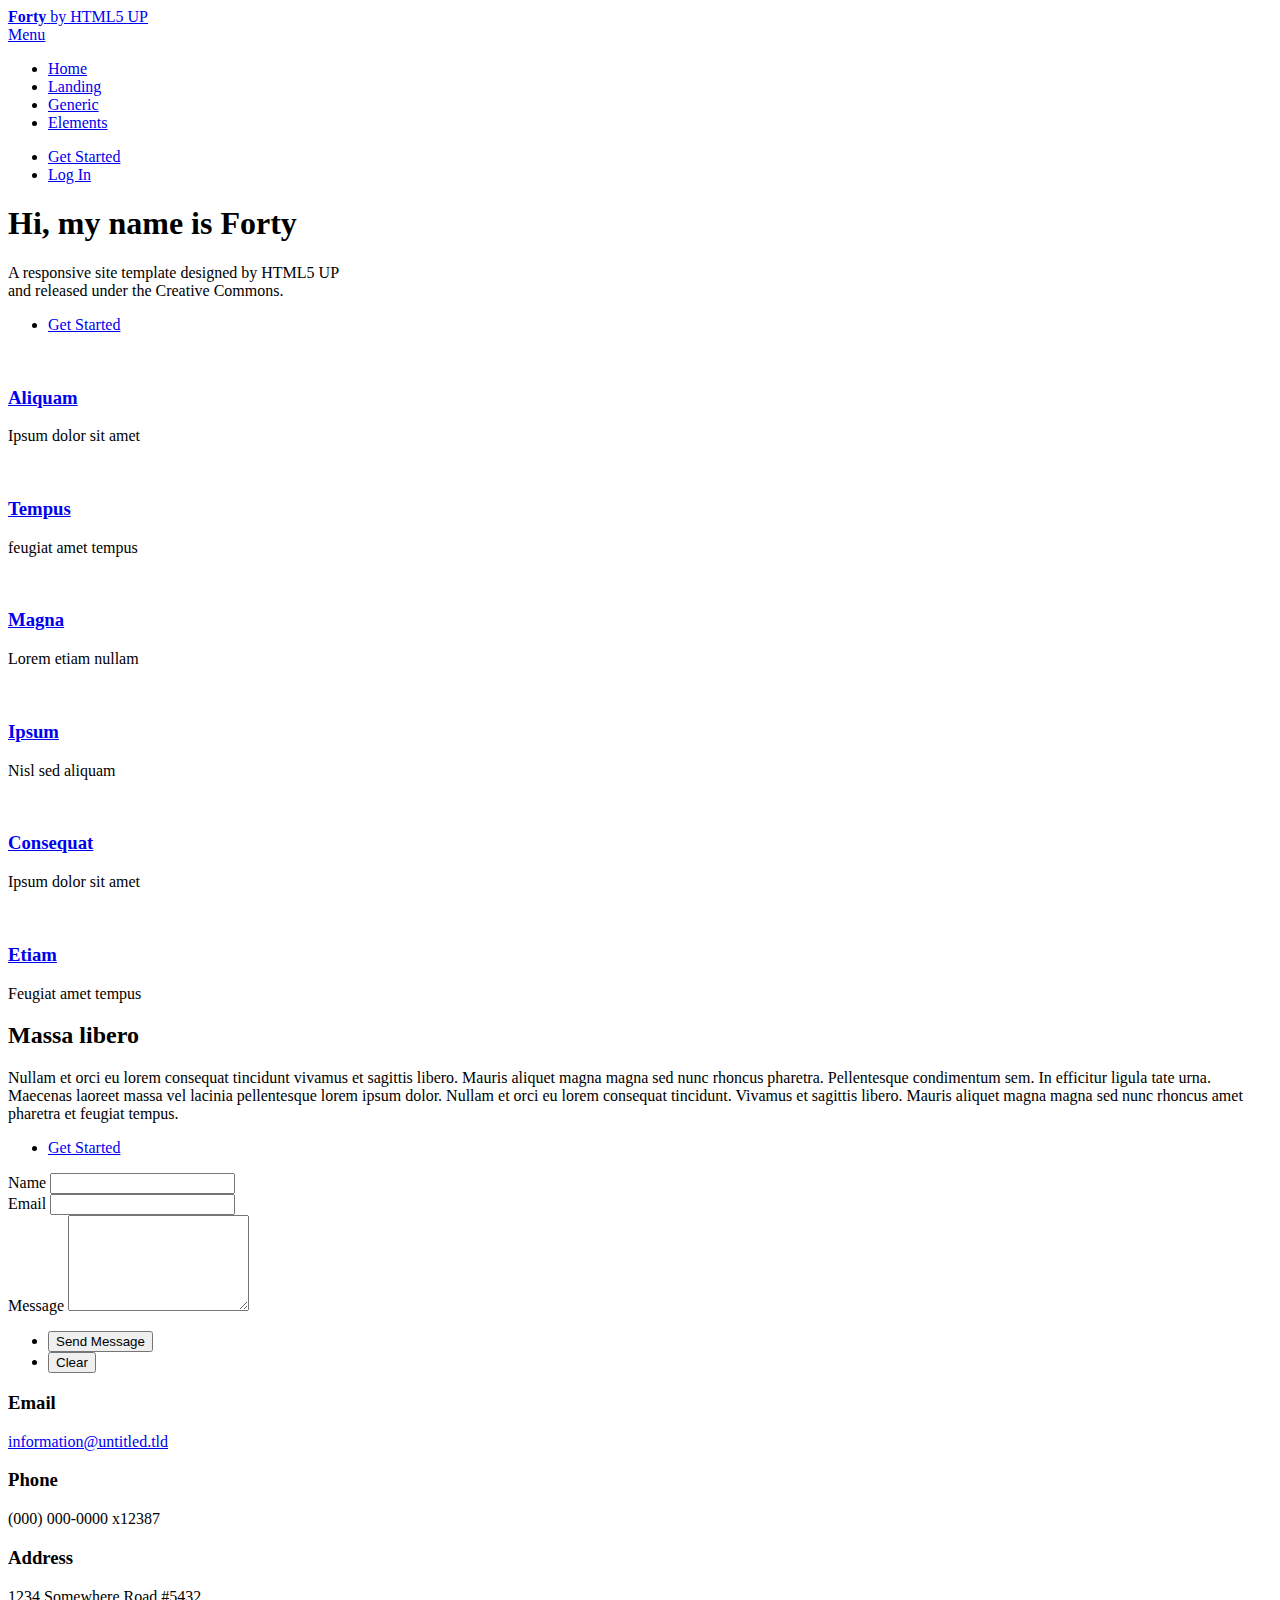
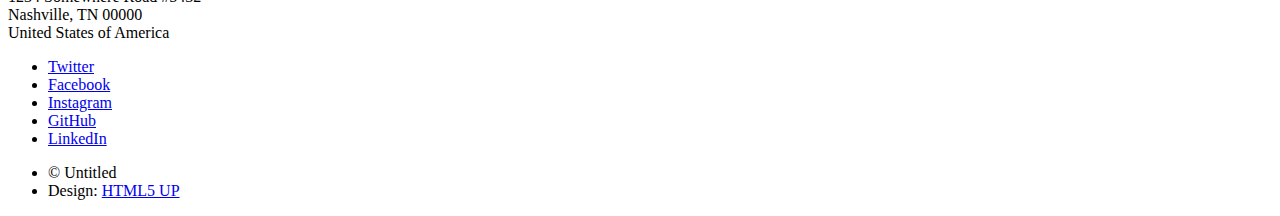
==== index.html @ b2dcc85b "Add files via upload" ====
<!DOCTYPE HTML>
<!--
	Forty by HTML5 UP
	html5up.net | @ajlkn
	Free for personal and commercial use under the CCA 3.0 license (html5up.net/license)
-->
<html>
	<head>
		<title>Forty by HTML5 UP</title>
		<meta charset="utf-8" />
		<meta name="viewport" content="width=device-width, initial-scale=1, user-scalable=no" />
		<link rel="stylesheet" href="assets/css/main.css" />
		<noscript><link rel="stylesheet" href="assets/css/noscript.css" /></noscript>
	</head>
	<body class="is-preload">

		<!-- Wrapper -->
			<div id="wrapper">

				<!-- Header -->
					<header id="header" class="alt">
						<a href="index.html" class="logo"><strong>Forty</strong> <span>by HTML5 UP</span></a>
						<nav>
							<a href="#menu">Menu</a>
						</nav>
					</header>

				<!-- Menu -->
					<nav id="menu">
						<ul class="links">
							<li><a href="index.html">Home</a></li>
							<li><a href="landing.html">Landing</a></li>
							<li><a href="generic.html">Generic</a></li>
							<li><a href="elements.html">Elements</a></li>
						</ul>
						<ul class="actions stacked">
							<li><a href="#" class="button primary fit">Get Started</a></li>
							<li><a href="#" class="button fit">Log In</a></li>
						</ul>
					</nav>

				<!-- Banner -->
					<section id="banner" class="major">
						<div class="inner">
							<header class="major">
								<h1>Hi, my name is Forty</h1>
							</header>
							<div class="content">
								<p>A responsive site template designed by HTML5 UP<br />
								and released under the Creative Commons.</p>
								<ul class="actions">
									<li><a href="#one" class="button next scrolly">Get Started</a></li>
								</ul>
							</div>
						</div>
					</section>

				<!-- Main -->
					<div id="main">

						<!-- One -->
							<section id="one" class="tiles">
								<article>
									<span class="image">
										<img src="images/pic01.jpg" alt="" />
									</span>
									<header class="major">
										<h3><a href="landing.html" class="link">Aliquam</a></h3>
										<p>Ipsum dolor sit amet</p>
									</header>
								</article>
								<article>
									<span class="image">
										<img src="images/pic02.jpg" alt="" />
									</span>
									<header class="major">
										<h3><a href="landing.html" class="link">Tempus</a></h3>
										<p>feugiat amet tempus</p>
									</header>
								</article>
								<article>
									<span class="image">
										<img src="images/pic03.jpg" alt="" />
									</span>
									<header class="major">
										<h3><a href="landing.html" class="link">Magna</a></h3>
										<p>Lorem etiam nullam</p>
									</header>
								</article>
								<article>
									<span class="image">
										<img src="images/pic04.jpg" alt="" />
									</span>
									<header class="major">
										<h3><a href="landing.html" class="link">Ipsum</a></h3>
										<p>Nisl sed aliquam</p>
									</header>
								</article>
								<article>
									<span class="image">
										<img src="images/pic05.jpg" alt="" />
									</span>
									<header class="major">
										<h3><a href="landing.html" class="link">Consequat</a></h3>
										<p>Ipsum dolor sit amet</p>
									</header>
								</article>
								<article>
									<span class="image">
										<img src="images/pic06.jpg" alt="" />
									</span>
									<header class="major">
										<h3><a href="landing.html" class="link">Etiam</a></h3>
										<p>Feugiat amet tempus</p>
									</header>
								</article>
							</section>

						<!-- Two -->
							<section id="two">
								<div class="inner">
									<header class="major">
										<h2>Massa libero</h2>
									</header>
									<p>Nullam et orci eu lorem consequat tincidunt vivamus et sagittis libero. Mauris aliquet magna magna sed nunc rhoncus pharetra. Pellentesque condimentum sem. In efficitur ligula tate urna. Maecenas laoreet massa vel lacinia pellentesque lorem ipsum dolor. Nullam et orci eu lorem consequat tincidunt. Vivamus et sagittis libero. Mauris aliquet magna magna sed nunc rhoncus amet pharetra et feugiat tempus.</p>
									<ul class="actions">
										<li><a href="landing.html" class="button next">Get Started</a></li>
									</ul>
								</div>
							</section>

					</div>

				<!-- Contact -->
					<section id="contact">
						<div class="inner">
							<section>
								<form method="post" action="#">
									<div class="fields">
										<div class="field half">
											<label for="name">Name</label>
											<input type="text" name="name" id="name" />
										</div>
										<div class="field half">
											<label for="email">Email</label>
											<input type="text" name="email" id="email" />
										</div>
										<div class="field">
											<label for="message">Message</label>
											<textarea name="message" id="message" rows="6"></textarea>
										</div>
									</div>
									<ul class="actions">
										<li><input type="submit" value="Send Message" class="primary" /></li>
										<li><input type="reset" value="Clear" /></li>
									</ul>
								</form>
							</section>
							<section class="split">
								<section>
									<div class="contact-method">
										<span class="icon solid alt fa-envelope"></span>
										<h3>Email</h3>
										<a href="#">information@untitled.tld</a>
									</div>
								</section>
								<section>
									<div class="contact-method">
										<span class="icon solid alt fa-phone"></span>
										<h3>Phone</h3>
										<span>(000) 000-0000 x12387</span>
									</div>
								</section>
								<section>
									<div class="contact-method">
										<span class="icon solid alt fa-home"></span>
										<h3>Address</h3>
										<span>1234 Somewhere Road #5432<br />
										Nashville, TN 00000<br />
										United States of America</span>
									</div>
								</section>
							</section>
						</div>
					</section>

				<!-- Footer -->
					<footer id="footer">
						<div class="inner">
							<ul class="icons">
								<li><a href="#" class="icon brands alt fa-twitter"><span class="label">Twitter</span></a></li>
								<li><a href="#" class="icon brands alt fa-facebook-f"><span class="label">Facebook</span></a></li>
								<li><a href="#" class="icon brands alt fa-instagram"><span class="label">Instagram</span></a></li>
								<li><a href="#" class="icon brands alt fa-github"><span class="label">GitHub</span></a></li>
								<li><a href="#" class="icon brands alt fa-linkedin-in"><span class="label">LinkedIn</span></a></li>
							</ul>
							<ul class="copyright">
								<li>&copy; Untitled</li><li>Design: <a href="https://html5up.net">HTML5 UP</a></li>
							</ul>
						</div>
					</footer>

			</div>

		<!-- Scripts -->
			<script src="assets/js/jquery.min.js"></script>
			<script src="assets/js/jquery.scrolly.min.js"></script>
			<script src="assets/js/jquery.scrollex.min.js"></script>
			<script src="assets/js/browser.min.js"></script>
			<script src="assets/js/breakpoints.min.js"></script>
			<script src="assets/js/util.js"></script>
			<script src="assets/js/main.js"></script>

	</body>
</html>
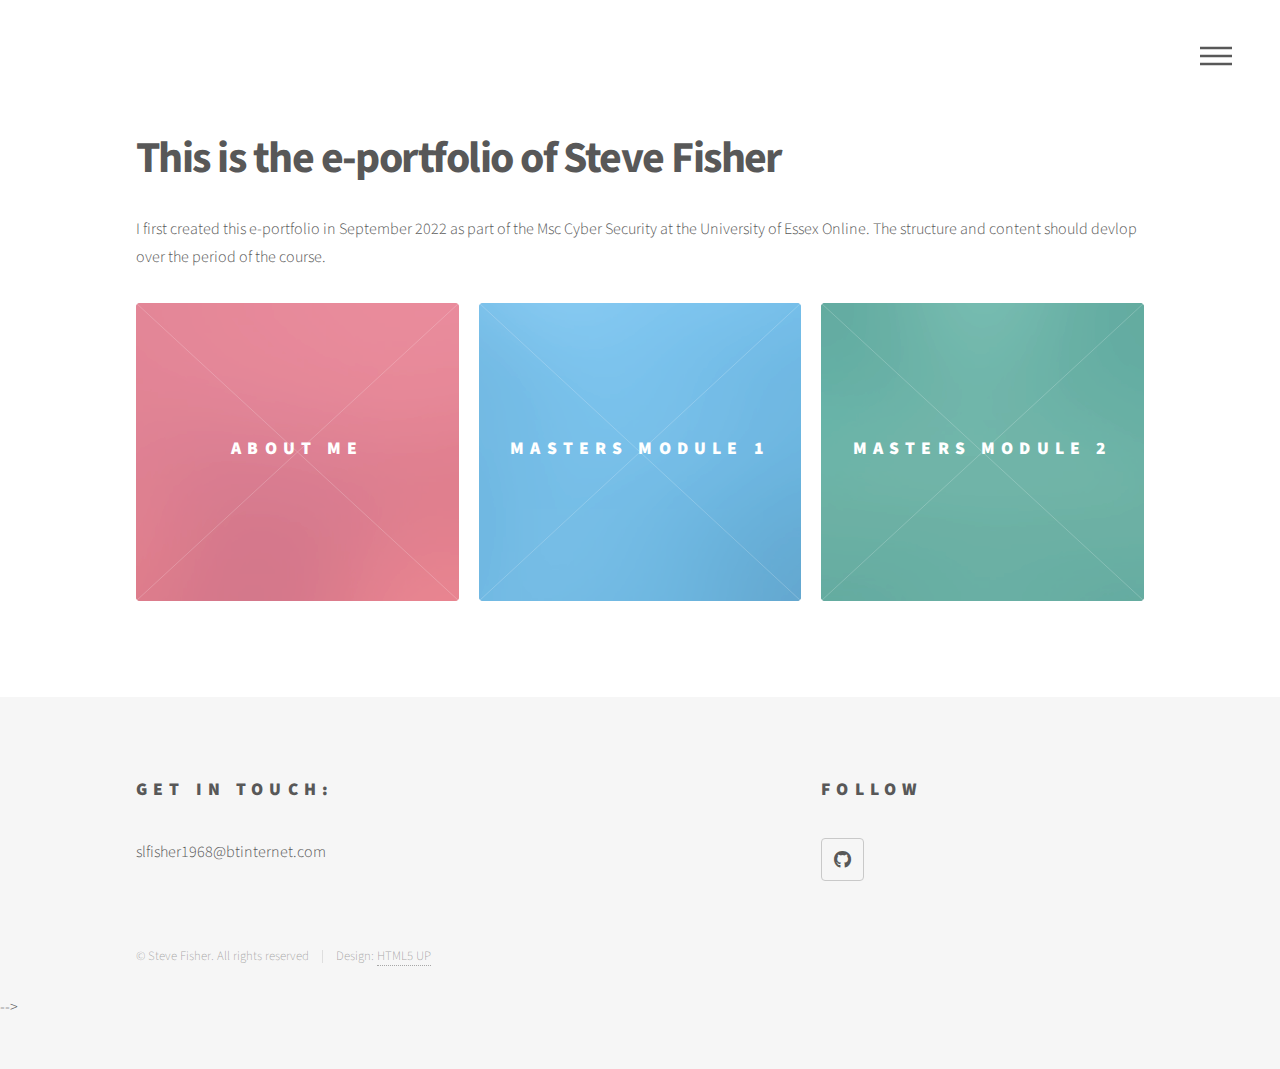
==== commit 77e2cc35: "Add files via upload" ====
--- a/index.html
+++ b/index.html
@@ -1,211 +1,246 @@
 <!DOCTYPE HTML>
 <!--
-	Forty by HTML5 UP
+	Phantom by HTML5 UP
 	html5up.net | @ajlkn
 	Free for personal and commercial use under the CCA 3.0 license (html5up.net/license)
 -->
 <html>
 	<head>
-		<title>Forty by HTML5 UP</title>
+		<title>Steve Fisher e-portfolio</title>
 		<meta charset="utf-8" />
 		<meta name="viewport" content="width=device-width, initial-scale=1, user-scalable=no" />
 		<link rel="stylesheet" href="assets/css/main.css" />
 		<noscript><link rel="stylesheet" href="assets/css/noscript.css" /></noscript>
 	</head>
 	<body class="is-preload">
-
 		<!-- Wrapper -->
 			<div id="wrapper">
 
 				<!-- Header -->
-					<header id="header" class="alt">
-						<a href="index.html" class="logo"><strong>Forty</strong> <span>by HTML5 UP</span></a>
-						<nav>
-							<a href="#menu">Menu</a>
-						</nav>
+					<header id="header">
+						<div class="inner">
+
+							<!-- Logo -->
+								<!---
+									<a href="index.html" class="logo">
+									<span class="symbol"><img src="images/logo.svg" alt="" /></span><span class="title">Phantom</span>
+								</a>
+							-->
+
+							<!-- Nav -->
+								<nav>
+									<ul>
+										<li><a href="#menu">Menu</a></li>
+									</ul>
+								</nav>
+
+						</div>
 					</header>
 
 				<!-- Menu -->
 					<nav id="menu">
-						<ul class="links">
+						<h2>Menu</h2>
+						<ul>
 							<li><a href="index.html">Home</a></li>
-							<li><a href="landing.html">Landing</a></li>
-							<li><a href="generic.html">Generic</a></li>
-							<li><a href="elements.html">Elements</a></li>
-						</ul>
-						<ul class="actions stacked">
-							<li><a href="#" class="button primary fit">Get Started</a></li>
-							<li><a href="#" class="button fit">Log In</a></li>
+							<li><a href="aboutme.html">About me</a></li>
+							<li><a href="module1.html">MSc Module 1</a></li>
+							<!--<li><a href="#">Msc Module 2</a></li>
+							 <li><a href="elements.html">Elements</a></li> -->
 						</ul>
 					</nav>
 
-				<!-- Banner -->
-					<section id="banner" class="major">
-						<div class="inner">
-							<header class="major">
-								<h1>Hi, my name is Forty</h1>
-							</header>
-							<div class="content">
-								<p>A responsive site template designed by HTML5 UP<br />
-								and released under the Creative Commons.</p>
-								<ul class="actions">
-									<li><a href="#one" class="button next scrolly">Get Started</a></li>
-								</ul>
-							</div>
-						</div>
-					</section>
-
 				<!-- Main -->
 					<div id="main">
-
-						<!-- One -->
-							<section id="one" class="tiles">
-								<article>
+						<div class="inner">
+							<header>
+								<h1>This is the e-portfolio of Steve Fisher<br />
+								<!-- Comment out this section <template designed by <a href="http://html5up.net">HTML5 UP</a>. <--> </h1>
+								<p>I first created this e-portfolio in September 2022 as part of the Msc Cyber Security at the University of Essex Online. The structure and content should devlop over the period of the course.</p>
+							</header>
+							<section class="tiles">
+								<article class="style1">
 									<span class="image">
 										<img src="images/pic01.jpg" alt="" />
 									</span>
-									<header class="major">
-										<h3><a href="landing.html" class="link">Aliquam</a></h3>
-										<p>Ipsum dolor sit amet</p>
-									</header>
-								</article>
-								<article>
+									<a href="aboutme.html">
+										<h2>About Me</h2>
+										<div class="content">
+											<p>I am an aspiring Cyber Security professional with a love of outdoor activities, gardening and renovating old properties.</p>
+										</div>
+									</a>
+								</article>
+								<article class="style2">
 									<span class="image">
 										<img src="images/pic02.jpg" alt="" />
 									</span>
-									<header class="major">
-										<h3><a href="landing.html" class="link">Tempus</a></h3>
-										<p>feugiat amet tempus</p>
-									</header>
-								</article>
-								<article>
+									<a href="module1.html">
+										<h2>Masters Module 1</h2>
+										<div class="content">
+											<p>Launching into Cyber Security <br> <strong><u>current module</u></strong> </br></p>
+										</div>
+									</a>
+								</article>
+								<article class="style3">
 									<span class="image">
 										<img src="images/pic03.jpg" alt="" />
 									</span>
-									<header class="major">
-										<h3><a href="landing.html" class="link">Magna</a></h3>
-										<p>Lorem etiam nullam</p>
-									</header>
-								</article>
-								<article>
+									<a href="module2.html">
+										<h2>Masters Module 2</h2>
+										<div class="content">
+											<p>Network Security: commences 2023</p>
+										</div>
+									<!-- </a>
+								</article>
+								<article class="style4">
 									<span class="image">
 										<img src="images/pic04.jpg" alt="" />
 									</span>
-									<header class="major">
-										<h3><a href="landing.html" class="link">Ipsum</a></h3>
-										<p>Nisl sed aliquam</p>
-									</header>
-								</article>
-								<article>
+									<a href="generic.html">
+										<h2>Tempus</h2>
+										<div class="content">
+											<p>Sed nisl arcu euismod sit amet nisi lorem etiam dolor veroeros et feugiat.</p>
+										</div>
+									</a>
+								</article>
+								<article class="style5">
 									<span class="image">
 										<img src="images/pic05.jpg" alt="" />
 									</span>
-									<header class="major">
-										<h3><a href="landing.html" class="link">Consequat</a></h3>
-										<p>Ipsum dolor sit amet</p>
-									</header>
-								</article>
-								<article>
+									<a href="generic.html">
+										<h2>Aliquam</h2>
+										<div class="content">
+											<p>Sed nisl arcu euismod sit amet nisi lorem etiam dolor veroeros et feugiat.</p>
+										</div>
+									</a>
+								</article>
+								<article class="style6">
 									<span class="image">
 										<img src="images/pic06.jpg" alt="" />
 									</span>
-									<header class="major">
-										<h3><a href="landing.html" class="link">Etiam</a></h3>
-										<p>Feugiat amet tempus</p>
-									</header>
-								</article>
-							</section>
-
-						<!-- Two -->
-							<section id="two">
-								<div class="inner">
-									<header class="major">
-										<h2>Massa libero</h2>
-									</header>
-									<p>Nullam et orci eu lorem consequat tincidunt vivamus et sagittis libero. Mauris aliquet magna magna sed nunc rhoncus pharetra. Pellentesque condimentum sem. In efficitur ligula tate urna. Maecenas laoreet massa vel lacinia pellentesque lorem ipsum dolor. Nullam et orci eu lorem consequat tincidunt. Vivamus et sagittis libero. Mauris aliquet magna magna sed nunc rhoncus amet pharetra et feugiat tempus.</p>
-									<ul class="actions">
-										<li><a href="landing.html" class="button next">Get Started</a></li>
-									</ul>
-								</div>
-							</section>
-
-					</div>
-
-				<!-- Contact -->
-					<section id="contact">
-						<div class="inner">
-							<section>
-								<form method="post" action="#">
-									<div class="fields">
-										<div class="field half">
-											<label for="name">Name</label>
-											<input type="text" name="name" id="name" />
-										</div>
-										<div class="field half">
-											<label for="email">Email</label>
-											<input type="text" name="email" id="email" />
-										</div>
-										<div class="field">
-											<label for="message">Message</label>
-											<textarea name="message" id="message" rows="6"></textarea>
-										</div>
-									</div>
-									<ul class="actions">
-										<li><input type="submit" value="Send Message" class="primary" /></li>
-										<li><input type="reset" value="Clear" /></li>
-									</ul>
-								</form>
-							</section>
-							<section class="split">
-								<section>
-									<div class="contact-method">
-										<span class="icon solid alt fa-envelope"></span>
-										<h3>Email</h3>
-										<a href="#">information@untitled.tld</a>
-									</div>
-								</section>
-								<section>
-									<div class="contact-method">
-										<span class="icon solid alt fa-phone"></span>
-										<h3>Phone</h3>
-										<span>(000) 000-0000 x12387</span>
-									</div>
-								</section>
-								<section>
-									<div class="contact-method">
-										<span class="icon solid alt fa-home"></span>
-										<h3>Address</h3>
-										<span>1234 Somewhere Road #5432<br />
-										Nashville, TN 00000<br />
-										United States of America</span>
-									</div>
-								</section>
+									<a href="generic.html">
+										<h2>Veroeros</h2>
+										<div class="content">
+											<p>Sed nisl arcu euismod sit amet nisi lorem etiam dolor veroeros et feugiat.</p>
+										</div>
+									</a>
+								</article>
+								<article class="style2">
+									<span class="image">
+										<img src="images/pic07.jpg" alt="" />
+									</span>
+									<a href="generic.html">
+										<h2>Ipsum</h2>
+										<div class="content">
+											<p>Sed nisl arcu euismod sit amet nisi lorem etiam dolor veroeros et feugiat.</p>
+										</div>
+									</a>
+								</article>
+								<article class="style3">
+									<span class="image">
+										<img src="images/pic08.jpg" alt="" />
+									</span>
+									<a href="generic.html">
+										<h2>Dolor</h2>
+										<div class="content">
+											<p>Sed nisl arcu euismod sit amet nisi lorem etiam dolor veroeros et feugiat.</p>
+										</div>
+									</a>
+								</article>
+								<article class="style1">
+									<span class="image">
+										<img src="images/pic09.jpg" alt="" />
+									</span>
+									<a href="generic.html">
+										<h2>Nullam</h2>
+										<div class="content">
+											<p>Sed nisl arcu euismod sit amet nisi lorem etiam dolor veroeros et feugiat.</p>
+										</div>
+									</a>
+								</article>
+								<article class="style5">
+									<span class="image">
+										<img src="images/pic10.jpg" alt="" />
+									</span>
+									<a href="generic.html">
+										<h2>Ultricies</h2>
+										<div class="content">
+											<p>Sed nisl arcu euismod sit amet nisi lorem etiam dolor veroeros et feugiat.</p>
+										</div>
+									</a>
+								</article>
+								<article class="style6">
+									<span class="image">
+										<img src="images/pic11.jpg" alt="" />
+									</span>
+									<a href="generic.html">
+										<h2>Dictum</h2>
+										<div class="content">
+											<p>Sed nisl arcu euismod sit amet nisi lorem etiam dolor veroeros et feugiat.</p>
+										</div>
+									</a>
+								</article>
+								<article class="style4">
+									<span class="image">
+										<img src="images/pic12.jpg" alt="" />
+									</span>
+									<a href="generic.html">
+										<h2>Pretium</h2>
+										<div class="content">
+											<p>Sed nisl arcu euismod sit amet nisi lorem etiam dolor veroeros et feugiat.</p>
+										</div> -->
+									</a>
+								</article>
 							</section>
 						</div>
-					</section>
+					</div> 
 
 				<!-- Footer -->
 					<footer id="footer">
 						<div class="inner">
-							<ul class="icons">
-								<li><a href="#" class="icon brands alt fa-twitter"><span class="label">Twitter</span></a></li>
-								<li><a href="#" class="icon brands alt fa-facebook-f"><span class="label">Facebook</span></a></li>
-								<li><a href="#" class="icon brands alt fa-instagram"><span class="label">Instagram</span></a></li>
-								<li><a href="#" class="icon brands alt fa-github"><span class="label">GitHub</span></a></li>
-								<li><a href="#" class="icon brands alt fa-linkedin-in"><span class="label">LinkedIn</span></a></li>
+							<section>
+								<h2>Get in touch:</h2>
+								<p>slfisher1968@btinternet.com</p>
+								<!--- <form method="post" action="#">
+									<div class="fields">
+										<div class="field half">
+											<input type="text" name="name" id="name" placeholder="Name" />
+										</div>
+										<div class="field half">
+											<input type="email" name="email" id="email" placeholder="Email" />
+										</div>
+										<div class="field">
+											<textarea name="message" id="message" placeholder="Message"></textarea>
+										</div>
+									</div>
+									<ul class="actions">
+										<li><input type="submit" value="Send" class="primary" /></li>
+									</ul>
+								</form> -->
+							</section>
+							<section>
+								<h2>Follow</h2>
+								<ul class="icons">
+									<!-- <li><a href="#" class="icon brands style2 fa-twitter"><span class="label">Twitter</span></a></li>
+									<li><a href="#" class="icon brands style2 fa-facebook-f"><span class="label">Facebook</span></a></li>
+									<li><a href="#" class="icon brands style2 fa-instagram"><span class="label">Instagram</span></a></li>
+									<li><a href="#" class="icon brands style2 fa-dribbble"><span class="label">Dribbble</span></a></li> -->
+									<li><a href="https://github.com/FisherSL" class="icon brands style2 fa-github"><span class="label">GitHub</span></a></li>
+									<!--<li><a href="#" class="icon brands style2 fa-500px"><span class="label">500px</span></a></li>
+									<li><a href="#" class="icon solid style2 fa-phone"><span class="label">Phone</span></a></li>
+									<li><a href="#" class="icon solid style2 fa-envelope"><span class="label">Email</span></a></li>
+								/ul> -->
+							</section>
+							<ul class="copyright">
+								<li>&copy; Steve Fisher. All rights reserved</li><li>Design: <a href="http://html5up.net">HTML5 UP</a></li>
 							</ul>
-							<ul class="copyright">
-								<li>&copy; Untitled</li><li>Design: <a href="https://html5up.net">HTML5 UP</a></li>
-							</ul>
-						</div>
+						</div> -->
+				
 					</footer>
 
 			</div>
 
 		<!-- Scripts -->
 			<script src="assets/js/jquery.min.js"></script>
-			<script src="assets/js/jquery.scrolly.min.js"></script>
-			<script src="assets/js/jquery.scrollex.min.js"></script>
 			<script src="assets/js/browser.min.js"></script>
 			<script src="assets/js/breakpoints.min.js"></script>
 			<script src="assets/js/util.js"></script>
--- a/assets/css/main.css
+++ b/assets/css/main.css
@@ -0,0 +1,3329 @@
+@import url(fontawesome-all.min.css);
+@import url("https://fonts.googleapis.com/css?family=Source+Sans+Pro:300,700,900");
+
+/*
+	Phantom by HTML5 UP
+	html5up.net | @ajlkn
+	Free for personal and commercial use under the CCA 3.0 license (html5up.net/license)
+*/
+
+html, body, div, span, applet, object,
+iframe, h1, h2, h3, h4, h5, h6, p, blockquote,
+pre, a, abbr, acronym, address, big, cite,
+code, del, dfn, em, img, ins, kbd, q, s, samp,
+small, strike, strong, sub, sup, tt, var, b,
+u, i, center, dl, dt, dd, ol, ul, li, fieldset,
+form, label, legend, table, caption, tbody,
+tfoot, thead, tr, th, td, article, aside,
+canvas, details, embed, figure, figcaption,
+footer, header, hgroup, menu, nav, output, ruby,
+section, summary, time, mark, audio, video {
+	margin: 0;
+	padding: 0;
+	border: 0;
+	font-size: 100%;
+	font: inherit;
+	vertical-align: baseline;}
+
+article, aside, details, figcaption, figure,
+footer, header, hgroup, menu, nav, section {
+	display: block;}
+
+body {
+	line-height: 1;
+}
+
+ol, ul {
+	list-style: none;
+}
+
+blockquote, q {
+	quotes: none;
+}
+
+	blockquote:before, blockquote:after, q:before, q:after {
+		content: '';
+		content: none;
+	}
+
+table {
+	border-collapse: collapse;
+	border-spacing: 0;
+}
+
+body {
+	-webkit-text-size-adjust: none;
+}
+
+mark {
+	background-color: transparent;
+	color: inherit;
+}
+
+input::-moz-focus-inner {
+	border: 0;
+	padding: 0;
+}
+
+input, select, textarea {
+	-moz-appearance: none;
+	-webkit-appearance: none;
+	-ms-appearance: none;
+	appearance: none;
+}
+
+/* Basic */
+
+	@-ms-viewport {
+		width: device-width;
+	}
+
+	body {
+		-ms-overflow-style: scrollbar;
+	}
+
+	@media screen and (max-width: 480px) {
+
+		html, body {
+			min-width: 320px;
+		}
+
+	}
+
+	html {
+		box-sizing: border-box;
+	}
+
+	*, *:before, *:after {
+		box-sizing: inherit;
+	}
+
+	body {
+		background: #ffffff;
+	}
+
+		body.is-preload *, body.is-preload *:before, body.is-preload *:after {
+			-moz-animation: none !important;
+			-webkit-animation: none !important;
+			-ms-animation: none !important;
+			animation: none !important;
+			-moz-transition: none !important;
+			-webkit-transition: none !important;
+			-ms-transition: none !important;
+			transition: none !important;
+		}
+
+/* Type */
+
+	body, input, select, textarea {
+		color: #585858;
+		font-family: "Source Sans Pro", Helvetica, sans-serif;
+		font-size: 16pt;
+		font-weight: 300;
+		line-height: 1.75;
+	}
+
+		@media screen and (max-width: 1680px) {
+
+			body, input, select, textarea {
+				font-size: 14pt;
+			}
+
+		}
+
+		@media screen and (max-width: 1280px) {
+
+			body, input, select, textarea {
+				font-size: 12pt;
+			}
+
+		}
+
+	a {
+		-moz-transition: border-bottom-color 0.2s ease, color 0.2s ease;
+		-webkit-transition: border-bottom-color 0.2s ease, color 0.2s ease;
+		-ms-transition: border-bottom-color 0.2s ease, color 0.2s ease;
+		transition: border-bottom-color 0.2s ease, color 0.2s ease;
+		text-decoration: none;
+		color: #585858;
+		border-bottom: dotted 1px rgba(88, 88, 88, 0.5);
+	}
+
+		a:hover {
+			border-bottom-color: transparent;
+			color: #f2849e !important;
+		}
+
+	strong, b {
+		font-weight: 900;
+	}
+
+	em, i {
+		font-style: italic;
+	}
+
+	p {
+		margin: 0 0 2em 0;
+	}
+
+	h1 {
+		font-size: 2.75em;
+		font-weight: 700;
+		line-height: 1.3;
+		margin: 0 0 1em 0;
+		letter-spacing: -0.035em;
+	}
+
+		h1 a {
+			color: inherit;
+		}
+
+		@media screen and (max-width: 736px) {
+
+			h1 {
+				font-size: 2em;
+				margin: 0 0 1em 0;
+			}
+
+		}
+
+		@media screen and (max-width: 360px) {
+
+			h1 {
+				font-size: 1.75em;
+			}
+
+		}
+
+	h2, h3, h4, h5, h6 {
+		font-weight: 900;
+		line-height: 1.5;
+		margin: 0 0 2em 0;
+		text-transform: uppercase;
+		letter-spacing: 0.35em;
+	}
+
+		h2 a, h3 a, h4 a, h5 a, h6 a {
+			color: inherit;
+		}
+
+	h2 {
+		font-size: 1.1em;
+	}
+
+	h3 {
+		font-size: 1em;
+	}
+
+	h4 {
+		font-size: 0.8em;
+	}
+
+	h5 {
+		font-size: 0.8em;
+	}
+
+	h6 {
+		font-size: 0.8em;
+	}
+
+	@media screen and (max-width: 980px) {
+
+		h1 br, h2 br, h3 br, h4 br, h5 br, h6 br {
+			display: none;
+		}
+
+	}
+
+	@media screen and (max-width: 736px) {
+
+		h2 {
+			font-size: 1em;
+		}
+
+		h3 {
+			font-size: 0.8em;
+		}
+
+	}
+
+	sub {
+		font-size: 0.8em;
+		position: relative;
+		top: 0.5em;
+	}
+
+	sup {
+		font-size: 0.8em;
+		position: relative;
+		top: -0.5em;
+	}
+
+	blockquote {
+		border-left: solid 4px #c9c9c9;
+		font-style: italic;
+		margin: 0 0 2em 0;
+		padding: 0.5em 0 0.5em 2em;
+	}
+
+	code {
+		background: rgba(144, 144, 144, 0.075);
+		border-radius: 4px;
+		border: solid 1px #c9c9c9;
+		font-family: "Courier New", monospace;
+		font-size: 0.9em;
+		margin: 0 0.25em;
+		padding: 0.25em 0.65em;
+	}
+
+	pre {
+		-webkit-overflow-scrolling: touch;
+		font-family: "Courier New", monospace;
+		font-size: 0.9em;
+		margin: 0 0 2em 0;
+	}
+
+		pre code {
+			display: block;
+			line-height: 1.75;
+			padding: 1em 1.5em;
+			overflow-x: auto;
+		}
+
+	hr {
+		border: 0;
+		border-bottom: solid 1px #c9c9c9;
+		margin: 2em 0;
+	}
+
+		hr.major {
+			margin: 3em 0;
+		}
+
+	.align-left {
+		text-align: left;
+	}
+
+	.align-center {
+		text-align: center;
+	}
+
+	.align-right {
+		text-align: right;
+	}
+
+/* Row */
+
+	.row {
+		display: flex;
+		flex-wrap: wrap;
+		box-sizing: border-box;
+		align-items: stretch;
+	}
+
+		.row > * {
+			box-sizing: border-box;
+		}
+
+		.row.gtr-uniform > * > :last-child {
+			margin-bottom: 0;
+		}
+
+		.row.aln-left {
+			justify-content: flex-start;
+		}
+
+		.row.aln-center {
+			justify-content: center;
+		}
+
+		.row.aln-right {
+			justify-content: flex-end;
+		}
+
+		.row.aln-top {
+			align-items: flex-start;
+		}
+
+		.row.aln-middle {
+			align-items: center;
+		}
+
+		.row.aln-bottom {
+			align-items: flex-end;
+		}
+
+		.row > .imp {
+			order: -1;
+		}
+
+		.row > .col-1 {
+			width: 8.33333%;
+		}
+
+		.row > .off-1 {
+			margin-left: 8.33333%;
+		}
+
+		.row > .col-2 {
+			width: 16.66667%;
+		}
+
+		.row > .off-2 {
+			margin-left: 16.66667%;
+		}
+
+		.row > .col-3 {
+			width: 25%;
+		}
+
+		.row > .off-3 {
+			margin-left: 25%;
+		}
+
+		.row > .col-4 {
+			width: 33.33333%;
+		}
+
+		.row > .off-4 {
+			margin-left: 33.33333%;
+		}
+
+		.row > .col-5 {
+			width: 41.66667%;
+		}
+
+		.row > .off-5 {
+			margin-left: 41.66667%;
+		}
+
+		.row > .col-6 {
+			width: 50%;
+		}
+
+		.row > .off-6 {
+			margin-left: 50%;
+		}
+
+		.row > .col-7 {
+			width: 58.33333%;
+		}
+
+		.row > .off-7 {
+			margin-left: 58.33333%;
+		}
+
+		.row > .col-8 {
+			width: 66.66667%;
+		}
+
+		.row > .off-8 {
+			margin-left: 66.66667%;
+		}
+
+		.row > .col-9 {
+			width: 75%;
+		}
+
+		.row > .off-9 {
+			margin-left: 75%;
+		}
+
+		.row > .col-10 {
+			width: 83.33333%;
+		}
+
+		.row > .off-10 {
+			margin-left: 83.33333%;
+		}
+
+		.row > .col-11 {
+			width: 91.66667%;
+		}
+
+		.row > .off-11 {
+			margin-left: 91.66667%;
+		}
+
+		.row > .col-12 {
+			width: 100%;
+		}
+
+		.row > .off-12 {
+			margin-left: 100%;
+		}
+
+		.row.gtr-0 {
+			margin-top: 0;
+			margin-left: 0em;
+		}
+
+			.row.gtr-0 > * {
+				padding: 0 0 0 0em;
+			}
+
+			.row.gtr-0.gtr-uniform {
+				margin-top: 0em;
+			}
+
+				.row.gtr-0.gtr-uniform > * {
+					padding-top: 0em;
+				}
+
+		.row.gtr-25 {
+			margin-top: 0;
+			margin-left: -0.5em;
+		}
+
+			.row.gtr-25 > * {
+				padding: 0 0 0 0.5em;
+			}
+
+			.row.gtr-25.gtr-uniform {
+				margin-top: -0.5em;
+			}
+
+				.row.gtr-25.gtr-uniform > * {
+					padding-top: 0.5em;
+				}
+
+		.row.gtr-50 {
+			margin-top: 0;
+			margin-left: -1em;
+		}
+
+			.row.gtr-50 > * {
+				padding: 0 0 0 1em;
+			}
+
+			.row.gtr-50.gtr-uniform {
+				margin-top: -1em;
+			}
+
+				.row.gtr-50.gtr-uniform > * {
+					padding-top: 1em;
+				}
+
+		.row {
+			margin-top: 0;
+			margin-left: -2em;
+		}
+
+			.row > * {
+				padding: 0 0 0 2em;
+			}
+
+			.row.gtr-uniform {
+				margin-top: -2em;
+			}
+
+				.row.gtr-uniform > * {
+					padding-top: 2em;
+				}
+
+		.row.gtr-150 {
+			margin-top: 0;
+			margin-left: -3em;
+		}
+
+			.row.gtr-150 > * {
+				padding: 0 0 0 3em;
+			}
+
+			.row.gtr-150.gtr-uniform {
+				margin-top: -3em;
+			}
+
+				.row.gtr-150.gtr-uniform > * {
+					padding-top: 3em;
+				}
+
+		.row.gtr-200 {
+			margin-top: 0;
+			margin-left: -4em;
+		}
+
+			.row.gtr-200 > * {
+				padding: 0 0 0 4em;
+			}
+
+			.row.gtr-200.gtr-uniform {
+				margin-top: -4em;
+			}
+
+				.row.gtr-200.gtr-uniform > * {
+					padding-top: 4em;
+				}
+
+		@media screen and (max-width: 1680px) {
+
+			.row {
+				display: flex;
+				flex-wrap: wrap;
+				box-sizing: border-box;
+				align-items: stretch;
+			}
+
+				.row > * {
+					box-sizing: border-box;
+				}
+
+				.row.gtr-uniform > * > :last-child {
+					margin-bottom: 0;
+				}
+
+				.row.aln-left {
+					justify-content: flex-start;
+				}
+
+				.row.aln-center {
+					justify-content: center;
+				}
+
+				.row.aln-right {
+					justify-content: flex-end;
+				}
+
+				.row.aln-top {
+					align-items: flex-start;
+				}
+
+				.row.aln-middle {
+					align-items: center;
+				}
+
+				.row.aln-bottom {
+					align-items: flex-end;
+				}
+
+				.row > .imp-xlarge {
+					order: -1;
+				}
+
+				.row > .col-1-xlarge {
+					width: 8.33333%;
+				}
+
+				.row > .off-1-xlarge {
+					margin-left: 8.33333%;
+				}
+
+				.row > .col-2-xlarge {
+					width: 16.66667%;
+				}
+
+				.row > .off-2-xlarge {
+					margin-left: 16.66667%;
+				}
+
+				.row > .col-3-xlarge {
+					width: 25%;
+				}
+
+				.row > .off-3-xlarge {
+					margin-left: 25%;
+				}
+
+				.row > .col-4-xlarge {
+					width: 33.33333%;
+				}
+
+				.row > .off-4-xlarge {
+					margin-left: 33.33333%;
+				}
+
+				.row > .col-5-xlarge {
+					width: 41.66667%;
+				}
+
+				.row > .off-5-xlarge {
+					margin-left: 41.66667%;
+				}
+
+				.row > .col-6-xlarge {
+					width: 50%;
+				}
+
+				.row > .off-6-xlarge {
+					margin-left: 50%;
+				}
+
+				.row > .col-7-xlarge {
+					width: 58.33333%;
+				}
+
+				.row > .off-7-xlarge {
+					margin-left: 58.33333%;
+				}
+
+				.row > .col-8-xlarge {
+					width: 66.66667%;
+				}
+
+				.row > .off-8-xlarge {
+					margin-left: 66.66667%;
+				}
+
+				.row > .col-9-xlarge {
+					width: 75%;
+				}
+
+				.row > .off-9-xlarge {
+					margin-left: 75%;
+				}
+
+				.row > .col-10-xlarge {
+					width: 83.33333%;
+				}
+
+				.row > .off-10-xlarge {
+					margin-left: 83.33333%;
+				}
+
+				.row > .col-11-xlarge {
+					width: 91.66667%;
+				}
+
+				.row > .off-11-xlarge {
+					margin-left: 91.66667%;
+				}
+
+				.row > .col-12-xlarge {
+					width: 100%;
+				}
+
+				.row > .off-12-xlarge {
+					margin-left: 100%;
+				}
+
+				.row.gtr-0 {
+					margin-top: 0;
+					margin-left: 0em;
+				}
+
+					.row.gtr-0 > * {
+						padding: 0 0 0 0em;
+					}
+
+					.row.gtr-0.gtr-uniform {
+						margin-top: 0em;
+					}
+
+						.row.gtr-0.gtr-uniform > * {
+							padding-top: 0em;
+						}
+
+				.row.gtr-25 {
+					margin-top: 0;
+					margin-left: -0.5em;
+				}
+
+					.row.gtr-25 > * {
+						padding: 0 0 0 0.5em;
+					}
+
+					.row.gtr-25.gtr-uniform {
+						margin-top: -0.5em;
+					}
+
+						.row.gtr-25.gtr-uniform > * {
+							padding-top: 0.5em;
+						}
+
+				.row.gtr-50 {
+					margin-top: 0;
+					margin-left: -1em;
+				}
+
+					.row.gtr-50 > * {
+						padding: 0 0 0 1em;
+					}
+
+					.row.gtr-50.gtr-uniform {
+						margin-top: -1em;
+					}
+
+						.row.gtr-50.gtr-uniform > * {
+							padding-top: 1em;
+						}
+
+				.row {
+					margin-top: 0;
+					margin-left: -2em;
+				}
+
+					.row > * {
+						padding: 0 0 0 2em;
+					}
+
+					.row.gtr-uniform {
+						margin-top: -2em;
+					}
+
+						.row.gtr-uniform > * {
+							padding-top: 2em;
+						}
+
+				.row.gtr-150 {
+					margin-top: 0;
+					margin-left: -3em;
+				}
+
+					.row.gtr-150 > * {
+						padding: 0 0 0 3em;
+					}
+
+					.row.gtr-150.gtr-uniform {
+						margin-top: -3em;
+					}
+
+						.row.gtr-150.gtr-uniform > * {
+							padding-top: 3em;
+						}
+
+				.row.gtr-200 {
+					margin-top: 0;
+					margin-left: -4em;
+				}
+
+					.row.gtr-200 > * {
+						padding: 0 0 0 4em;
+					}
+
+					.row.gtr-200.gtr-uniform {
+						margin-top: -4em;
+					}
+
+						.row.gtr-200.gtr-uniform > * {
+							padding-top: 4em;
+						}
+
+		}
+
+		@media screen and (max-width: 1280px) {
+
+			.row {
+				display: flex;
+				flex-wrap: wrap;
+				box-sizing: border-box;
+				align-items: stretch;
+			}
+
+				.row > * {
+					box-sizing: border-box;
+				}
+
+				.row.gtr-uniform > * > :last-child {
+					margin-bottom: 0;
+				}
+
+				.row.aln-left {
+					justify-content: flex-start;
+				}
+
+				.row.aln-center {
+					justify-content: center;
+				}
+
+				.row.aln-right {
+					justify-content: flex-end;
+				}
+
+				.row.aln-top {
+					align-items: flex-start;
+				}
+
+				.row.aln-middle {
+					align-items: center;
+				}
+
+				.row.aln-bottom {
+					align-items: flex-end;
+				}
+
+				.row > .imp-large {
+					order: -1;
+				}
+
+				.row > .col-1-large {
+					width: 8.33333%;
+				}
+
+				.row > .off-1-large {
+					margin-left: 8.33333%;
+				}
+
+				.row > .col-2-large {
+					width: 16.66667%;
+				}
+
+				.row > .off-2-large {
+					margin-left: 16.66667%;
+				}
+
+				.row > .col-3-large {
+					width: 25%;
+				}
+
+				.row > .off-3-large {
+					margin-left: 25%;
+				}
+
+				.row > .col-4-large {
+					width: 33.33333%;
+				}
+
+				.row > .off-4-large {
+					margin-left: 33.33333%;
+				}
+
+				.row > .col-5-large {
+					width: 41.66667%;
+				}
+
+				.row > .off-5-large {
+					margin-left: 41.66667%;
+				}
+
+				.row > .col-6-large {
+					width: 50%;
+				}
+
+				.row > .off-6-large {
+					margin-left: 50%;
+				}
+
+				.row > .col-7-large {
+					width: 58.33333%;
+				}
+
+				.row > .off-7-large {
+					margin-left: 58.33333%;
+				}
+
+				.row > .col-8-large {
+					width: 66.66667%;
+				}
+
+				.row > .off-8-large {
+					margin-left: 66.66667%;
+				}
+
+				.row > .col-9-large {
+					width: 75%;
+				}
+
+				.row > .off-9-large {
+					margin-left: 75%;
+				}
+
+				.row > .col-10-large {
+					width: 83.33333%;
+				}
+
+				.row > .off-10-large {
+					margin-left: 83.33333%;
+				}
+
+				.row > .col-11-large {
+					width: 91.66667%;
+				}
+
+				.row > .off-11-large {
+					margin-left: 91.66667%;
+				}
+
+				.row > .col-12-large {
+					width: 100%;
+				}
+
+				.row > .off-12-large {
+					margin-left: 100%;
+				}
+
+				.row.gtr-0 {
+					margin-top: 0;
+					margin-left: 0em;
+				}
+
+					.row.gtr-0 > * {
+						padding: 0 0 0 0em;
+					}
+
+					.row.gtr-0.gtr-uniform {
+						margin-top: 0em;
+					}
+
+						.row.gtr-0.gtr-uniform > * {
+							padding-top: 0em;
+						}
+
+				.row.gtr-25 {
+					margin-top: 0;
+					margin-left: -0.5em;
+				}
+
+					.row.gtr-25 > * {
+						padding: 0 0 0 0.5em;
+					}
+
+					.row.gtr-25.gtr-uniform {
+						margin-top: -0.5em;
+					}
+
+						.row.gtr-25.gtr-uniform > * {
+							padding-top: 0.5em;
+						}
+
+				.row.gtr-50 {
+					margin-top: 0;
+					margin-left: -1em;
+				}
+
+					.row.gtr-50 > * {
+						padding: 0 0 0 1em;
+					}
+
+					.row.gtr-50.gtr-uniform {
+						margin-top: -1em;
+					}
+
+						.row.gtr-50.gtr-uniform > * {
+							padding-top: 1em;
+						}
+
+				.row {
+					margin-top: 0;
+					margin-left: -2em;
+				}
+
+					.row > * {
+						padding: 0 0 0 2em;
+					}
+
+					.row.gtr-uniform {
+						margin-top: -2em;
+					}
+
+						.row.gtr-uniform > * {
+							padding-top: 2em;
+						}
+
+				.row.gtr-150 {
+					margin-top: 0;
+					margin-left: -3em;
+				}
+
+					.row.gtr-150 > * {
+						padding: 0 0 0 3em;
+					}
+
+					.row.gtr-150.gtr-uniform {
+						margin-top: -3em;
+					}
+
+						.row.gtr-150.gtr-uniform > * {
+							padding-top: 3em;
+						}
+
+				.row.gtr-200 {
+					margin-top: 0;
+					margin-left: -4em;
+				}
+
+					.row.gtr-200 > * {
+						padding: 0 0 0 4em;
+					}
+
+					.row.gtr-200.gtr-uniform {
+						margin-top: -4em;
+					}
+
+						.row.gtr-200.gtr-uniform > * {
+							padding-top: 4em;
+						}
+
+		}
+
+		@media screen and (max-width: 980px) {
+
+			.row {
+				display: flex;
+				flex-wrap: wrap;
+				box-sizing: border-box;
+				align-items: stretch;
+			}
+
+				.row > * {
+					box-sizing: border-box;
+				}
+
+				.row.gtr-uniform > * > :last-child {
+					margin-bottom: 0;
+				}
+
+				.row.aln-left {
+					justify-content: flex-start;
+				}
+
+				.row.aln-center {
+					justify-content: center;
+				}
+
+				.row.aln-right {
+					justify-content: flex-end;
+				}
+
+				.row.aln-top {
+					align-items: flex-start;
+				}
+
+				.row.aln-middle {
+					align-items: center;
+				}
+
+				.row.aln-bottom {
+					align-items: flex-end;
+				}
+
+				.row > .imp-medium {
+					order: -1;
+				}
+
+				.row > .col-1-medium {
+					width: 8.33333%;
+				}
+
+				.row > .off-1-medium {
+					margin-left: 8.33333%;
+				}
+
+				.row > .col-2-medium {
+					width: 16.66667%;
+				}
+
+				.row > .off-2-medium {
+					margin-left: 16.66667%;
+				}
+
+				.row > .col-3-medium {
+					width: 25%;
+				}
+
+				.row > .off-3-medium {
+					margin-left: 25%;
+				}
+
+				.row > .col-4-medium {
+					width: 33.33333%;
+				}
+
+				.row > .off-4-medium {
+					margin-left: 33.33333%;
+				}
+
+				.row > .col-5-medium {
+					width: 41.66667%;
+				}
+
+				.row > .off-5-medium {
+					margin-left: 41.66667%;
+				}
+
+				.row > .col-6-medium {
+					width: 50%;
+				}
+
+				.row > .off-6-medium {
+					margin-left: 50%;
+				}
+
+				.row > .col-7-medium {
+					width: 58.33333%;
+				}
+
+				.row > .off-7-medium {
+					margin-left: 58.33333%;
+				}
+
+				.row > .col-8-medium {
+					width: 66.66667%;
+				}
+
+				.row > .off-8-medium {
+					margin-left: 66.66667%;
+				}
+
+				.row > .col-9-medium {
+					width: 75%;
+				}
+
+				.row > .off-9-medium {
+					margin-left: 75%;
+				}
+
+				.row > .col-10-medium {
+					width: 83.33333%;
+				}
+
+				.row > .off-10-medium {
+					margin-left: 83.33333%;
+				}
+
+				.row > .col-11-medium {
+					width: 91.66667%;
+				}
+
+				.row > .off-11-medium {
+					margin-left: 91.66667%;
+				}
+
+				.row > .col-12-medium {
+					width: 100%;
+				}
+
+				.row > .off-12-medium {
+					margin-left: 100%;
+				}
+
+				.row.gtr-0 {
+					margin-top: 0;
+					margin-left: 0em;
+				}
+
+					.row.gtr-0 > * {
+						padding: 0 0 0 0em;
+					}
+
+					.row.gtr-0.gtr-uniform {
+						margin-top: 0em;
+					}
+
+						.row.gtr-0.gtr-uniform > * {
+							padding-top: 0em;
+						}
+
+				.row.gtr-25 {
+					margin-top: 0;
+					margin-left: -0.375em;
+				}
+
+					.row.gtr-25 > * {
+						padding: 0 0 0 0.375em;
+					}
+
+					.row.gtr-25.gtr-uniform {
+						margin-top: -0.375em;
+					}
+
+						.row.gtr-25.gtr-uniform > * {
+							padding-top: 0.375em;
+						}
+
+				.row.gtr-50 {
+					margin-top: 0;
+					margin-left: -0.75em;
+				}
+
+					.row.gtr-50 > * {
+						padding: 0 0 0 0.75em;
+					}
+
+					.row.gtr-50.gtr-uniform {
+						margin-top: -0.75em;
+					}
+
+						.row.gtr-50.gtr-uniform > * {
+							padding-top: 0.75em;
+						}
+
+				.row {
+					margin-top: 0;
+					margin-left: -1.5em;
+				}
+
+					.row > * {
+						padding: 0 0 0 1.5em;
+					}
+
+					.row.gtr-uniform {
+						margin-top: -1.5em;
+					}
+
+						.row.gtr-uniform > * {
+							padding-top: 1.5em;
+						}
+
+				.row.gtr-150 {
+					margin-top: 0;
+					margin-left: -2.25em;
+				}
+
+					.row.gtr-150 > * {
+						padding: 0 0 0 2.25em;
+					}
+
+					.row.gtr-150.gtr-uniform {
+						margin-top: -2.25em;
+					}
+
+						.row.gtr-150.gtr-uniform > * {
+							padding-top: 2.25em;
+						}
+
+				.row.gtr-200 {
+					margin-top: 0;
+					margin-left: -3em;
+				}
+
+					.row.gtr-200 > * {
+						padding: 0 0 0 3em;
+					}
+
+					.row.gtr-200.gtr-uniform {
+						margin-top: -3em;
+					}
+
+						.row.gtr-200.gtr-uniform > * {
+							padding-top: 3em;
+						}
+
+		}
+
+		@media screen and (max-width: 736px) {
+
+			.row {
+				display: flex;
+				flex-wrap: wrap;
+				box-sizing: border-box;
+				align-items: stretch;
+			}
+
+				.row > * {
+					box-sizing: border-box;
+				}
+
+				.row.gtr-uniform > * > :last-child {
+					margin-bottom: 0;
+				}
+
+				.row.aln-left {
+					justify-content: flex-start;
+				}
+
+				.row.aln-center {
+					justify-content: center;
+				}
+
+				.row.aln-right {
+					justify-content: flex-end;
+				}
+
+				.row.aln-top {
+					align-items: flex-start;
+				}
+
+				.row.aln-middle {
+					align-items: center;
+				}
+
+				.row.aln-bottom {
+					align-items: flex-end;
+				}
+
+				.row > .imp-small {
+					order: -1;
+				}
+
+				.row > .col-1-small {
+					width: 8.33333%;
+				}
+
+				.row > .off-1-small {
+					margin-left: 8.33333%;
+				}
+
+				.row > .col-2-small {
+					width: 16.66667%;
+				}
+
+				.row > .off-2-small {
+					margin-left: 16.66667%;
+				}
+
+				.row > .col-3-small {
+					width: 25%;
+				}
+
+				.row > .off-3-small {
+					margin-left: 25%;
+				}
+
+				.row > .col-4-small {
+					width: 33.33333%;
+				}
+
+				.row > .off-4-small {
+					margin-left: 33.33333%;
+				}
+
+				.row > .col-5-small {
+					width: 41.66667%;
+				}
+
+				.row > .off-5-small {
+					margin-left: 41.66667%;
+				}
+
+				.row > .col-6-small {
+					width: 50%;
+				}
+
+				.row > .off-6-small {
+					margin-left: 50%;
+				}
+
+				.row > .col-7-small {
+					width: 58.33333%;
+				}
+
+				.row > .off-7-small {
+					margin-left: 58.33333%;
+				}
+
+				.row > .col-8-small {
+					width: 66.66667%;
+				}
+
+				.row > .off-8-small {
+					margin-left: 66.66667%;
+				}
+
+				.row > .col-9-small {
+					width: 75%;
+				}
+
+				.row > .off-9-small {
+					margin-left: 75%;
+				}
+
+				.row > .col-10-small {
+					width: 83.33333%;
+				}
+
+				.row > .off-10-small {
+					margin-left: 83.33333%;
+				}
+
+				.row > .col-11-small {
+					width: 91.66667%;
+				}
+
+				.row > .off-11-small {
+					margin-left: 91.66667%;
+				}
+
+				.row > .col-12-small {
+					width: 100%;
+				}
+
+				.row > .off-12-small {
+					margin-left: 100%;
+				}
+
+				.row.gtr-0 {
+					margin-top: 0;
+					margin-left: 0em;
+				}
+
+					.row.gtr-0 > * {
+						padding: 0 0 0 0em;
+					}
+
+					.row.gtr-0.gtr-uniform {
+						margin-top: 0em;
+					}
+
+						.row.gtr-0.gtr-uniform > * {
+							padding-top: 0em;
+						}
+
+				.row.gtr-25 {
+					margin-top: 0;
+					margin-left: -0.25em;
+				}
+
+					.row.gtr-25 > * {
+						padding: 0 0 0 0.25em;
+					}
+
+					.row.gtr-25.gtr-uniform {
+						margin-top: -0.25em;
+					}
+
+						.row.gtr-25.gtr-uniform > * {
+							padding-top: 0.25em;
+						}
+
+				.row.gtr-50 {
+					margin-top: 0;
+					margin-left: -0.5em;
+				}
+
+					.row.gtr-50 > * {
+						padding: 0 0 0 0.5em;
+					}
+
+					.row.gtr-50.gtr-uniform {
+						margin-top: -0.5em;
+					}
+
+						.row.gtr-50.gtr-uniform > * {
+							padding-top: 0.5em;
+						}
+
+				.row {
+					margin-top: 0;
+					margin-left: -1em;
+				}
+
+					.row > * {
+						padding: 0 0 0 1em;
+					}
+
+					.row.gtr-uniform {
+						margin-top: -1em;
+					}
+
+						.row.gtr-uniform > * {
+							padding-top: 1em;
+						}
+
+				.row.gtr-150 {
+					margin-top: 0;
+					margin-left: -1.5em;
+				}
+
+					.row.gtr-150 > * {
+						padding: 0 0 0 1.5em;
+					}
+
+					.row.gtr-150.gtr-uniform {
+						margin-top: -1.5em;
+					}
+
+						.row.gtr-150.gtr-uniform > * {
+							padding-top: 1.5em;
+						}
+
+				.row.gtr-200 {
+					margin-top: 0;
+					margin-left: -2em;
+				}
+
+					.row.gtr-200 > * {
+						padding: 0 0 0 2em;
+					}
+
+					.row.gtr-200.gtr-uniform {
+						margin-top: -2em;
+					}
+
+						.row.gtr-200.gtr-uniform > * {
+							padding-top: 2em;
+						}
+
+		}
+
+		@media screen and (max-width: 480px) {
+
+			.row {
+				display: flex;
+				flex-wrap: wrap;
+				box-sizing: border-box;
+				align-items: stretch;
+			}
+
+				.row > * {
+					box-sizing: border-box;
+				}
+
+				.row.gtr-uniform > * > :last-child {
+					margin-bottom: 0;
+				}
+
+				.row.aln-left {
+					justify-content: flex-start;
+				}
+
+				.row.aln-center {
+					justify-content: center;
+				}
+
+				.row.aln-right {
+					justify-content: flex-end;
+				}
+
+				.row.aln-top {
+					align-items: flex-start;
+				}
+
+				.row.aln-middle {
+					align-items: center;
+				}
+
+				.row.aln-bottom {
+					align-items: flex-end;
+				}
+
+				.row > .imp-xsmall {
+					order: -1;
+				}
+
+				.row > .col-1-xsmall {
+					width: 8.33333%;
+				}
+
+				.row > .off-1-xsmall {
+					margin-left: 8.33333%;
+				}
+
+				.row > .col-2-xsmall {
+					width: 16.66667%;
+				}
+
+				.row > .off-2-xsmall {
+					margin-left: 16.66667%;
+				}
+
+				.row > .col-3-xsmall {
+					width: 25%;
+				}
+
+				.row > .off-3-xsmall {
+					margin-left: 25%;
+				}
+
+				.row > .col-4-xsmall {
+					width: 33.33333%;
+				}
+
+				.row > .off-4-xsmall {
+					margin-left: 33.33333%;
+				}
+
+				.row > .col-5-xsmall {
+					width: 41.66667%;
+				}
+
+				.row > .off-5-xsmall {
+					margin-left: 41.66667%;
+				}
+
+				.row > .col-6-xsmall {
+					width: 50%;
+				}
+
+				.row > .off-6-xsmall {
+					margin-left: 50%;
+				}
+
+				.row > .col-7-xsmall {
+					width: 58.33333%;
+				}
+
+				.row > .off-7-xsmall {
+					margin-left: 58.33333%;
+				}
+
+				.row > .col-8-xsmall {
+					width: 66.66667%;
+				}
+
+				.row > .off-8-xsmall {
+					margin-left: 66.66667%;
+				}
+
+				.row > .col-9-xsmall {
+					width: 75%;
+				}
+
+				.row > .off-9-xsmall {
+					margin-left: 75%;
+				}
+
+				.row > .col-10-xsmall {
+					width: 83.33333%;
+				}
+
+				.row > .off-10-xsmall {
+					margin-left: 83.33333%;
+				}
+
+				.row > .col-11-xsmall {
+					width: 91.66667%;
+				}
+
+				.row > .off-11-xsmall {
+					margin-left: 91.66667%;
+				}
+
+				.row > .col-12-xsmall {
+					width: 100%;
+				}
+
+				.row > .off-12-xsmall {
+					margin-left: 100%;
+				}
+
+				.row.gtr-0 {
+					margin-top: 0;
+					margin-left: 0em;
+				}
+
+					.row.gtr-0 > * {
+						padding: 0 0 0 0em;
+					}
+
+					.row.gtr-0.gtr-uniform {
+						margin-top: 0em;
+					}
+
+						.row.gtr-0.gtr-uniform > * {
+							padding-top: 0em;
+						}
+
+				.row.gtr-25 {
+					margin-top: 0;
+					margin-left: -0.25em;
+				}
+
+					.row.gtr-25 > * {
+						padding: 0 0 0 0.25em;
+					}
+
+					.row.gtr-25.gtr-uniform {
+						margin-top: -0.25em;
+					}
+
+						.row.gtr-25.gtr-uniform > * {
+							padding-top: 0.25em;
+						}
+
+				.row.gtr-50 {
+					margin-top: 0;
+					margin-left: -0.5em;
+				}
+
+					.row.gtr-50 > * {
+						padding: 0 0 0 0.5em;
+					}
+
+					.row.gtr-50.gtr-uniform {
+						margin-top: -0.5em;
+					}
+
+						.row.gtr-50.gtr-uniform > * {
+							padding-top: 0.5em;
+						}
+
+				.row {
+					margin-top: 0;
+					margin-left: -1em;
+				}
+
+					.row > * {
+						padding: 0 0 0 1em;
+					}
+
+					.row.gtr-uniform {
+						margin-top: -1em;
+					}
+
+						.row.gtr-uniform > * {
+							padding-top: 1em;
+						}
+
+				.row.gtr-150 {
+					margin-top: 0;
+					margin-left: -1.5em;
+				}
+
+					.row.gtr-150 > * {
+						padding: 0 0 0 1.5em;
+					}
+
+					.row.gtr-150.gtr-uniform {
+						margin-top: -1.5em;
+					}
+
+						.row.gtr-150.gtr-uniform > * {
+							padding-top: 1.5em;
+						}
+
+				.row.gtr-200 {
+					margin-top: 0;
+					margin-left: -2em;
+				}
+
+					.row.gtr-200 > * {
+						padding: 0 0 0 2em;
+					}
+
+					.row.gtr-200.gtr-uniform {
+						margin-top: -2em;
+					}
+
+						.row.gtr-200.gtr-uniform > * {
+							padding-top: 2em;
+						}
+
+		}
+
+/* Section/Article */
+
+	section.special, article.special {
+		text-align: center;
+	}
+
+	header p {
+		margin-top: -1em;
+	}
+
+	@media screen and (max-width: 736px) {
+
+		header p {
+			margin-top: 0;
+		}
+
+	}
+
+/* Icon */
+
+	.icon {
+		text-decoration: none;
+		border-bottom: none;
+		position: relative;
+	}
+
+		.icon:before {
+			-moz-osx-font-smoothing: grayscale;
+			-webkit-font-smoothing: antialiased;
+			display: inline-block;
+			font-style: normal;
+			font-variant: normal;
+			text-rendering: auto;
+			line-height: 1;
+			text-transform: none !important;
+			font-family: 'Font Awesome 5 Free';
+			font-weight: 400;
+		}
+
+		.icon > .label {
+			display: none;
+		}
+
+		.icon:before {
+			line-height: inherit;
+		}
+
+		.icon.solid:before {
+			font-weight: 900;
+		}
+
+		.icon.brands:before {
+			font-family: 'Font Awesome 5 Brands';
+		}
+
+		.icon.style2 {
+			-moz-transition: background-color 0.2s ease-in-out, color 0.2s ease-in-out, border-color 0.2s ease-in-out;
+			-webkit-transition: background-color 0.2s ease-in-out, color 0.2s ease-in-out, border-color 0.2s ease-in-out;
+			-ms-transition: background-color 0.2s ease-in-out, color 0.2s ease-in-out, border-color 0.2s ease-in-out;
+			transition: background-color 0.2s ease-in-out, color 0.2s ease-in-out, border-color 0.2s ease-in-out;
+			background-color: transparent;
+			border: solid 1px #c9c9c9;
+			border-radius: 4px;
+			width: 2.65em;
+			height: 2.65em;
+			display: inline-block;
+			text-align: center;
+			line-height: 2.65em;
+			color: inherit;
+		}
+
+			.icon.style2:before {
+				font-size: 1.1em;
+			}
+
+			.icon.style2:hover {
+				color: #f2849e;
+				border-color: #f2849e;
+			}
+
+			.icon.style2:active {
+				background-color: rgba(242, 132, 158, 0.1);
+			}
+
+/* List */
+
+	ol {
+		list-style: decimal;
+		margin: 0 0 2em 0;
+		padding-left: 1.25em;
+	}
+
+		ol li {
+			padding-left: 0.25em;
+		}
+
+	ul {
+		list-style: disc;
+		margin: 0 0 2em 0;
+		padding-left: 1em;
+	}
+
+		ul li {
+			padding-left: 0.5em;
+		}
+
+		ul.alt {
+			list-style: none;
+			padding-left: 0;
+		}
+
+			ul.alt li {
+				border-top: solid 1px #c9c9c9;
+				padding: 0.5em 0;
+			}
+
+				ul.alt li:first-child {
+					border-top: 0;
+					padding-top: 0;
+				}
+
+	dl {
+		margin: 0 0 2em 0;
+	}
+
+		dl dt {
+			display: block;
+			font-weight: 900;
+			margin: 0 0 1em 0;
+		}
+
+		dl dd {
+			margin-left: 2em;
+		}
+
+/* Actions */
+
+	ul.actions {
+		display: -moz-flex;
+		display: -webkit-flex;
+		display: -ms-flex;
+		display: flex;
+		cursor: default;
+		list-style: none;
+		margin-left: -1em;
+		padding-left: 0;
+	}
+
+		ul.actions li {
+			padding: 0 0 0 1em;
+			vertical-align: middle;
+		}
+
+		ul.actions.special {
+			-moz-justify-content: center;
+			-webkit-justify-content: center;
+			-ms-justify-content: center;
+			justify-content: center;
+			width: 100%;
+			margin-left: 0;
+		}
+
+			ul.actions.special li:first-child {
+				padding-left: 0;
+			}
+
+		ul.actions.stacked {
+			-moz-flex-direction: column;
+			-webkit-flex-direction: column;
+			-ms-flex-direction: column;
+			flex-direction: column;
+			margin-left: 0;
+		}
+
+			ul.actions.stacked li {
+				padding: 1.3em 0 0 0;
+			}
+
+				ul.actions.stacked li:first-child {
+					padding-top: 0;
+				}
+
+		ul.actions.fit {
+			width: calc(100% + 1em);
+		}
+
+			ul.actions.fit li {
+				-moz-flex-grow: 1;
+				-webkit-flex-grow: 1;
+				-ms-flex-grow: 1;
+				flex-grow: 1;
+				-moz-flex-shrink: 1;
+				-webkit-flex-shrink: 1;
+				-ms-flex-shrink: 1;
+				flex-shrink: 1;
+				width: 100%;
+			}
+
+				ul.actions.fit li > * {
+					width: 100%;
+				}
+
+			ul.actions.fit.stacked {
+				width: 100%;
+			}
+
+		@media screen and (max-width: 480px) {
+
+			ul.actions:not(.fixed) {
+				-moz-flex-direction: column;
+				-webkit-flex-direction: column;
+				-ms-flex-direction: column;
+				flex-direction: column;
+				margin-left: 0;
+				width: 100% !important;
+			}
+
+				ul.actions:not(.fixed) li {
+					-moz-flex-grow: 1;
+					-webkit-flex-grow: 1;
+					-ms-flex-grow: 1;
+					flex-grow: 1;
+					-moz-flex-shrink: 1;
+					-webkit-flex-shrink: 1;
+					-ms-flex-shrink: 1;
+					flex-shrink: 1;
+					padding: 1em 0 0 0;
+					text-align: center;
+					width: 100%;
+				}
+
+					ul.actions:not(.fixed) li > * {
+						width: 100%;
+					}
+
+					ul.actions:not(.fixed) li:first-child {
+						padding-top: 0;
+					}
+
+					ul.actions:not(.fixed) li input[type="submit"],
+					ul.actions:not(.fixed) li input[type="reset"],
+					ul.actions:not(.fixed) li input[type="button"],
+					ul.actions:not(.fixed) li button,
+					ul.actions:not(.fixed) li .button {
+						width: 100%;
+					}
+
+						ul.actions:not(.fixed) li input[type="submit"].icon:before,
+						ul.actions:not(.fixed) li input[type="reset"].icon:before,
+						ul.actions:not(.fixed) li input[type="button"].icon:before,
+						ul.actions:not(.fixed) li button.icon:before,
+						ul.actions:not(.fixed) li .button.icon:before {
+							margin-left: -0.5rem;
+						}
+
+		}
+
+/* Icons */
+
+	ul.icons {
+		cursor: default;
+		list-style: none;
+		padding-left: 0;
+		margin: -1em 0 2em -1em;
+	}
+
+		ul.icons li {
+			display: inline-block;
+			padding: 1em 0 0 1em;
+		}
+
+/* Form */
+
+	form {
+		margin: 0 0 2em 0;
+		overflow-x: hidden;
+	}
+
+		form > :last-child {
+			margin-bottom: 0;
+		}
+
+		form > .fields {
+			display: -moz-flex;
+			display: -webkit-flex;
+			display: -ms-flex;
+			display: flex;
+			-moz-flex-wrap: wrap;
+			-webkit-flex-wrap: wrap;
+			-ms-flex-wrap: wrap;
+			flex-wrap: wrap;
+			width: calc(100% + 3em);
+			margin: -1.5em 0 2em -1.5em;
+		}
+
+			form > .fields > .field {
+				-moz-flex-grow: 0;
+				-webkit-flex-grow: 0;
+				-ms-flex-grow: 0;
+				flex-grow: 0;
+				-moz-flex-shrink: 0;
+				-webkit-flex-shrink: 0;
+				-ms-flex-shrink: 0;
+				flex-shrink: 0;
+				padding: 1.5em 0 0 1.5em;
+				width: calc(100% - 1.5em);
+			}
+
+				form > .fields > .field.half {
+					width: calc(50% - 0.75em);
+				}
+
+				form > .fields > .field.third {
+					width: calc(100%/3 - 0.5em);
+				}
+
+				form > .fields > .field.quarter {
+					width: calc(25% - 0.375em);
+				}
+
+		@media screen and (max-width: 480px) {
+
+			form > .fields {
+				width: calc(100% + 3em);
+				margin: -1.5em 0 2em -1.5em;
+			}
+
+				form > .fields > .field {
+					padding: 1.5em 0 0 1.5em;
+					width: calc(100% - 1.5em);
+				}
+
+					form > .fields > .field.half {
+						width: calc(100% - 1.5em);
+					}
+
+					form > .fields > .field.third {
+						width: calc(100% - 1.5em);
+					}
+
+					form > .fields > .field.quarter {
+						width: calc(100% - 1.5em);
+					}
+
+		}
+
+	label {
+		display: block;
+		font-size: 0.9em;
+		font-weight: 900;
+		margin: 0 0 1em 0;
+	}
+
+	input[type="text"],
+	input[type="password"],
+	input[type="email"],
+	input[type="tel"],
+	select,
+	textarea {
+		-moz-appearance: none;
+		-webkit-appearance: none;
+		-ms-appearance: none;
+		appearance: none;
+		background-color: transparent;
+		border: none;
+		border-radius: 0;
+		border-bottom: solid 1px #c9c9c9;
+		color: inherit;
+		display: block;
+		outline: 0;
+		padding: 0;
+		text-decoration: none;
+		width: 100%;
+	}
+
+		input[type="text"]:invalid,
+		input[type="password"]:invalid,
+		input[type="email"]:invalid,
+		input[type="tel"]:invalid,
+		select:invalid,
+		textarea:invalid {
+			box-shadow: none;
+		}
+
+		input[type="text"]:focus,
+		input[type="password"]:focus,
+		input[type="email"]:focus,
+		input[type="tel"]:focus,
+		select:focus,
+		textarea:focus {
+			border-bottom-color: #f2849e;
+			box-shadow: inset 0 -1px 0 0 #f2849e;
+		}
+
+	select {
+		background-image: url("data:image/svg+xml;charset=utf8,%3Csvg xmlns='http://www.w3.org/2000/svg' width='40' height='40' preserveAspectRatio='none' viewBox='0 0 40 40'%3E%3Cpath d='M9.4,12.3l10.4,10.4l10.4-10.4c0.2-0.2,0.5-0.4,0.9-0.4c0.3,0,0.6,0.1,0.9,0.4l3.3,3.3c0.2,0.2,0.4,0.5,0.4,0.9 c0,0.4-0.1,0.6-0.4,0.9L20.7,31.9c-0.2,0.2-0.5,0.4-0.9,0.4c-0.3,0-0.6-0.1-0.9-0.4L4.3,17.3c-0.2-0.2-0.4-0.5-0.4-0.9 c0-0.4,0.1-0.6,0.4-0.9l3.3-3.3c0.2-0.2,0.5-0.4,0.9-0.4S9.1,12.1,9.4,12.3z' fill='%23c9c9c9' /%3E%3C/svg%3E");
+		background-size: 1.25rem;
+		background-repeat: no-repeat;
+		background-position: calc(100% - 1rem) center;
+		height: 3em;
+		padding-right: 3em;
+		text-overflow: ellipsis;
+	}
+
+		select option {
+			background: #ffffff;
+		}
+
+		select:focus::-ms-value {
+			background-color: transparent;
+		}
+
+		select::-ms-expand {
+			display: none;
+		}
+
+	input[type="text"],
+	input[type="password"],
+	input[type="email"],
+	select {
+		height: 3em;
+	}
+
+	textarea {
+		padding: 0;
+		min-height: 3.75em;
+	}
+
+	input[type="checkbox"],
+	input[type="radio"] {
+		-moz-appearance: none;
+		-webkit-appearance: none;
+		-ms-appearance: none;
+		appearance: none;
+		display: block;
+		float: left;
+		margin-right: -2em;
+		opacity: 0;
+		width: 1em;
+		z-index: -1;
+	}
+
+		input[type="checkbox"] + label,
+		input[type="radio"] + label {
+			text-decoration: none;
+			color: #585858;
+			cursor: pointer;
+			display: inline-block;
+			font-size: 1em;
+			font-weight: 300;
+			padding-left: 2.55em;
+			padding-right: 0.75em;
+			position: relative;
+		}
+
+			input[type="checkbox"] + label:before,
+			input[type="radio"] + label:before {
+				-moz-osx-font-smoothing: grayscale;
+				-webkit-font-smoothing: antialiased;
+				display: inline-block;
+				font-style: normal;
+				font-variant: normal;
+				text-rendering: auto;
+				line-height: 1;
+				text-transform: none !important;
+				font-family: 'Font Awesome 5 Free';
+				font-weight: 900;
+			}
+
+			input[type="checkbox"] + label:before,
+			input[type="radio"] + label:before {
+				border-radius: 4px;
+				border: solid 1px #c9c9c9;
+				content: '';
+				display: inline-block;
+				font-size: 0.8em;
+				height: 2.25em;
+				left: 0;
+				line-height: 2.25em;
+				position: absolute;
+				text-align: center;
+				top: 0;
+				width: 2.25em;
+			}
+
+		input[type="checkbox"]:checked + label:before,
+		input[type="radio"]:checked + label:before {
+			background: #585858;
+			border-color: #585858;
+			color: #ffffff;
+			content: '\f00c';
+		}
+
+		input[type="checkbox"]:focus + label:before,
+		input[type="radio"]:focus + label:before {
+			border-color: #f2849e;
+			box-shadow: 0 0 0 1px #f2849e;
+		}
+
+	input[type="checkbox"] + label:before {
+		border-radius: 4px;
+	}
+
+	input[type="radio"] + label:before {
+		border-radius: 100%;
+	}
+
+/* Box */
+
+	.box {
+		border-radius: 4px;
+		border: solid 1px #c9c9c9;
+		margin-bottom: 2em;
+		padding: 1.5em;
+	}
+
+		.box > :last-child,
+		.box > :last-child > :last-child,
+		.box > :last-child > :last-child > :last-child {
+			margin-bottom: 0;
+		}
+
+		.box.alt {
+			border: 0;
+			border-radius: 0;
+			padding: 0;
+		}
+
+/* Image */
+
+	.image {
+		border-radius: 4px;
+		border: 0;
+		display: inline-block;
+		position: relative;
+	}
+
+		.image img {
+			border-radius: 4px;
+			display: block;
+		}
+
+		.image.left, .image.right {
+			max-width: 40%;
+		}
+
+			.image.left img, .image.right img {
+				width: 100%;
+			}
+
+		.image.left {
+			float: left;
+			padding: 0 1.5em 1em 0;
+			top: 0.25em;
+		}
+
+		.image.right {
+			float: right;
+			padding: 0 0 1em 1.5em;
+			top: 0.25em;
+		}
+
+		.image.fit {
+			display: block;
+			margin: 0 0 2em 0;
+			width: 100%;
+		}
+
+			.image.fit img {
+				width: 100%;
+			}
+
+		.image.main {
+			display: block;
+			margin: 0 0 3em 0;
+			width: 100%;
+		}
+
+			.image.main img {
+				width: 100%;
+			}
+
+			@media screen and (max-width: 736px) {
+
+				.image.main {
+					margin: 0 0 2em 0;
+				}
+
+			}
+
+/* Table */
+
+	.table-wrapper {
+		-webkit-overflow-scrolling: touch;
+		overflow-x: auto;
+	}
+
+	table {
+		margin: 0 0 2em 0;
+		width: 100%;
+	}
+
+		table tbody tr {
+			border: solid 1px #c9c9c9;
+			border-left: 0;
+			border-right: 0;
+		}
+
+			table tbody tr:nth-child(2n + 1) {
+				background-color: rgba(144, 144, 144, 0.075);
+			}
+
+		table td {
+			padding: 0.75em 0.75em;
+		}
+
+		table th {
+			font-size: 0.9em;
+			font-weight: 900;
+			padding: 0 0.75em 0.75em 0.75em;
+			text-align: left;
+		}
+
+		table thead {
+			border-bottom: solid 2px #c9c9c9;
+		}
+
+		table tfoot {
+			border-top: solid 2px #c9c9c9;
+		}
+
+		table.alt {
+			border-collapse: separate;
+		}
+
+			table.alt tbody tr td {
+				border: solid 1px #c9c9c9;
+				border-left-width: 0;
+				border-top-width: 0;
+			}
+
+				table.alt tbody tr td:first-child {
+					border-left-width: 1px;
+				}
+
+			table.alt tbody tr:first-child td {
+				border-top-width: 1px;
+			}
+
+			table.alt thead {
+				border-bottom: 0;
+			}
+
+			table.alt tfoot {
+				border-top: 0;
+			}
+
+/* Button */
+
+	input[type="submit"],
+	input[type="reset"],
+	input[type="button"],
+	button,
+	.button {
+		-moz-appearance: none;
+		-webkit-appearance: none;
+		-ms-appearance: none;
+		appearance: none;
+		-moz-transition: background-color 0.2s ease-in-out, color 0.2s ease-in-out, box-shadow 0.2s ease-in-out;
+		-webkit-transition: background-color 0.2s ease-in-out, color 0.2s ease-in-out, box-shadow 0.2s ease-in-out;
+		-ms-transition: background-color 0.2s ease-in-out, color 0.2s ease-in-out, box-shadow 0.2s ease-in-out;
+		transition: background-color 0.2s ease-in-out, color 0.2s ease-in-out, box-shadow 0.2s ease-in-out;
+		background-color: transparent;
+		border-radius: 4px;
+		border: 0;
+		box-shadow: inset 0 0 0 2px #585858;
+		color: #585858 !important;
+		cursor: pointer;
+		display: inline-block;
+		font-size: 0.8em;
+		font-weight: 900;
+		height: 3.5em;
+		letter-spacing: 0.35em;
+		line-height: 3.45em;
+		overflow: hidden;
+		padding: 0 1.25em 0 1.6em;
+		text-align: center;
+		text-decoration: none;
+		text-overflow: ellipsis;
+		text-transform: uppercase;
+		white-space: nowrap;
+	}
+
+		input[type="submit"].icon:before,
+		input[type="reset"].icon:before,
+		input[type="button"].icon:before,
+		button.icon:before,
+		.button.icon:before {
+			margin-right: 0.5em;
+		}
+
+		input[type="submit"].fit,
+		input[type="reset"].fit,
+		input[type="button"].fit,
+		button.fit,
+		.button.fit {
+			width: 100%;
+		}
+
+		input[type="submit"]:hover,
+		input[type="reset"]:hover,
+		input[type="button"]:hover,
+		button:hover,
+		.button:hover {
+			color: #f2849e !important;
+			box-shadow: inset 0 0 0 2px #f2849e;
+		}
+
+		input[type="submit"]:active,
+		input[type="reset"]:active,
+		input[type="button"]:active,
+		button:active,
+		.button:active {
+			background-color: rgba(242, 132, 158, 0.1);
+		}
+
+		input[type="submit"].small,
+		input[type="reset"].small,
+		input[type="button"].small,
+		button.small,
+		.button.small {
+			font-size: 0.6em;
+		}
+
+		input[type="submit"].large,
+		input[type="reset"].large,
+		input[type="button"].large,
+		button.large,
+		.button.large {
+			font-size: 1em;
+		}
+
+		input[type="submit"].primary,
+		input[type="reset"].primary,
+		input[type="button"].primary,
+		button.primary,
+		.button.primary {
+			box-shadow: none;
+			background-color: #585858;
+			color: #ffffff !important;
+		}
+
+			input[type="submit"].primary:hover,
+			input[type="reset"].primary:hover,
+			input[type="button"].primary:hover,
+			button.primary:hover,
+			.button.primary:hover {
+				background-color: #f2849e;
+			}
+
+			input[type="submit"].primary:active,
+			input[type="reset"].primary:active,
+			input[type="button"].primary:active,
+			button.primary:active,
+			.button.primary:active {
+				background-color: #ee5f81;
+			}
+
+		input[type="submit"].disabled, input[type="submit"]:disabled,
+		input[type="reset"].disabled,
+		input[type="reset"]:disabled,
+		input[type="button"].disabled,
+		input[type="button"]:disabled,
+		button.disabled,
+		button:disabled,
+		.button.disabled,
+		.button:disabled {
+			pointer-events: none;
+			opacity: 0.25;
+		}
+
+/* Tiles */
+
+	.tiles {
+		display: -moz-flex;
+		display: -webkit-flex;
+		display: -ms-flex;
+		display: flex;
+		-moz-flex-wrap: wrap;
+		-webkit-flex-wrap: wrap;
+		-ms-flex-wrap: wrap;
+		flex-wrap: wrap;
+		postiion: relative;
+		margin: -2.5em 0 0 -2.5em;
+	}
+
+		.tiles article {
+			-moz-transition: -moz-transform 0.5s ease, opacity 0.5s ease;
+			-webkit-transition: -webkit-transform 0.5s ease, opacity 0.5s ease;
+			-ms-transition: -ms-transform 0.5s ease, opacity 0.5s ease;
+			transition: transform 0.5s ease, opacity 0.5s ease;
+			position: relative;
+			width: calc(33.33333% - 2.5em);
+			margin: 2.5em 0 0 2.5em;
+		}
+
+			.tiles article > .image {
+				-moz-transition: -moz-transform 0.5s ease;
+				-webkit-transition: -webkit-transform 0.5s ease;
+				-ms-transition: -ms-transform 0.5s ease;
+				transition: transform 0.5s ease;
+				position: relative;
+				display: block;
+				width: 100%;
+				border-radius: 4px;
+				overflow: hidden;
+			}
+
+				.tiles article > .image img {
+					display: block;
+					width: 100%;
+				}
+
+				.tiles article > .image:before {
+					pointer-events: none;
+					-moz-transition: background-color 0.5s ease, opacity 0.5s ease;
+					-webkit-transition: background-color 0.5s ease, opacity 0.5s ease;
+					-ms-transition: background-color 0.5s ease, opacity 0.5s ease;
+					transition: background-color 0.5s ease, opacity 0.5s ease;
+					content: '';
+					display: block;
+					position: absolute;
+					top: 0;
+					left: 0;
+					width: 100%;
+					height: 100%;
+					opacity: 1.0;
+					z-index: 1;
+					opacity: 0.8;
+				}
+
+				.tiles article > .image:after {
+					pointer-events: none;
+					-moz-transition: opacity 0.5s ease;
+					-webkit-transition: opacity 0.5s ease;
+					-ms-transition: opacity 0.5s ease;
+					transition: opacity 0.5s ease;
+					content: '';
+					display: block;
+					position: absolute;
+					top: 0;
+					left: 0;
+					width: 100%;
+					height: 100%;
+					background-image: url("data:image/svg+xml;charset=utf8,%3Csvg xmlns='http://www.w3.org/2000/svg' width='100' height='100' viewBox='0 0 100 100' preserveAspectRatio='none'%3E%3Cstyle%3Eline %7B stroke-width: 0.25px%3B stroke: %23ffffff%3B %7D%3C/style%3E%3Cline x1='0' y1='0' x2='100' y2='100' /%3E%3Cline x1='100' y1='0' x2='0' y2='100' /%3E%3C/svg%3E");
+					background-position: center;
+					background-repeat: no-repeat;
+					background-size: 100% 100%;
+					opacity: 0.25;
+					z-index: 2;
+				}
+
+			.tiles article > a {
+				display: -moz-flex;
+				display: -webkit-flex;
+				display: -ms-flex;
+				display: flex;
+				-moz-flex-direction: column;
+				-webkit-flex-direction: column;
+				-ms-flex-direction: column;
+				flex-direction: column;
+				-moz-align-items: center;
+				-webkit-align-items: center;
+				-ms-align-items: center;
+				align-items: center;
+				-moz-justify-content: center;
+				-webkit-justify-content: center;
+				-ms-justify-content: center;
+				justify-content: center;
+				-moz-transition: background-color 0.5s ease, -moz-transform 0.5s ease;
+				-webkit-transition: background-color 0.5s ease, -webkit-transform 0.5s ease;
+				-ms-transition: background-color 0.5s ease, -ms-transform 0.5s ease;
+				transition: background-color 0.5s ease, transform 0.5s ease;
+				position: absolute;
+				top: 0;
+				left: 0;
+				width: 100%;
+				height: 100%;
+				padding: 1em;
+				border-radius: 4px;
+				border-bottom: 0;
+				color: #ffffff;
+				text-align: center;
+				text-decoration: none;
+				z-index: 3;
+			}
+
+				.tiles article > a > :last-child {
+					margin: 0;
+				}
+
+				.tiles article > a:hover {
+					color: #ffffff !important;
+				}
+
+				.tiles article > a h2 {
+					margin: 0;
+				}
+
+				.tiles article > a .content {
+					-moz-transition: max-height 0.5s ease, opacity 0.5s ease;
+					-webkit-transition: max-height 0.5s ease, opacity 0.5s ease;
+					-ms-transition: max-height 0.5s ease, opacity 0.5s ease;
+					transition: max-height 0.5s ease, opacity 0.5s ease;
+					width: 100%;
+					max-height: 0;
+					line-height: 1.5;
+					margin-top: 0.35em;
+					opacity: 0;
+				}
+
+					.tiles article > a .content > :last-child {
+						margin-bottom: 0;
+					}
+
+			.tiles article.style1 > .image:before {
+				background-color: #f2849e;
+			}
+
+			.tiles article.style2 > .image:before {
+				background-color: #7ecaf6;
+			}
+
+			.tiles article.style3 > .image:before {
+				background-color: #7bd0c1;
+			}
+
+			.tiles article.style4 > .image:before {
+				background-color: #c75b9b;
+			}
+
+			.tiles article.style5 > .image:before {
+				background-color: #ae85ca;
+			}
+
+			.tiles article.style6 > .image:before {
+				background-color: #8499e7;
+			}
+
+			body:not(.is-touch) .tiles article:hover > .image {
+				-moz-transform: scale(1.1);
+				-webkit-transform: scale(1.1);
+				-ms-transform: scale(1.1);
+				transform: scale(1.1);
+			}
+
+				body:not(.is-touch) .tiles article:hover > .image:before {
+					background-color: #333333;
+					opacity: 0.35;
+				}
+
+				body:not(.is-touch) .tiles article:hover > .image:after {
+					opacity: 0;
+				}
+
+			body:not(.is-touch) .tiles article:hover .content {
+				max-height: 15em;
+				opacity: 1;
+			}
+
+		* + .tiles {
+			margin-top: 2em;
+		}
+
+		body.is-preload .tiles article {
+			-moz-transform: scale(0.9);
+			-webkit-transform: scale(0.9);
+			-ms-transform: scale(0.9);
+			transform: scale(0.9);
+			opacity: 0;
+		}
+
+		body.is-touch .tiles article .content {
+			max-height: 15em;
+			opacity: 1;
+		}
+
+		@media screen and (max-width: 1280px) {
+
+			.tiles {
+				margin: -1.25em 0 0 -1.25em;
+			}
+
+				.tiles article {
+					width: calc(33.33333% - 1.25em);
+					margin: 1.25em 0 0 1.25em;
+				}
+
+		}
+
+		@media screen and (max-width: 980px) {
+
+			.tiles {
+				margin: -2.5em 0 0 -2.5em;
+			}
+
+				.tiles article {
+					width: calc(50% - 2.5em);
+					margin: 2.5em 0 0 2.5em;
+				}
+
+		}
+
+		@media screen and (max-width: 736px) {
+
+			.tiles {
+				margin: -1.25em 0 0 -1.25em;
+			}
+
+				.tiles article {
+					width: calc(50% - 1.25em);
+					margin: 1.25em 0 0 1.25em;
+				}
+
+					.tiles article:hover > .image {
+						-moz-transform: scale(1.0);
+						-webkit-transform: scale(1.0);
+						-ms-transform: scale(1.0);
+						transform: scale(1.0);
+					}
+
+		}
+
+		@media screen and (max-width: 480px) {
+
+			.tiles {
+				margin: 0;
+			}
+
+				.tiles article {
+					width: 100%;
+					margin: 1.25em 0 0 0;
+				}
+
+		}
+
+/* Header */
+
+	#header {
+		padding: 8em 0 0.1em 0 ;
+	}
+
+		#header .logo {
+			display: block;
+			border-bottom: 0;
+			color: inherit;
+			font-weight: 900;
+			letter-spacing: 0.35em;
+			margin: 0 0 2.5em 0;
+			text-decoration: none;
+			text-transform: uppercase;
+			display: inline-block;
+		}
+
+			#header .logo > * {
+				display: inline-block;
+				vertical-align: middle;
+			}
+
+			#header .logo .symbol {
+				margin-right: 0.65em;
+			}
+
+				#header .logo .symbol img {
+					display: block;
+					width: 2em;
+					height: 2em;
+				}
+
+		#header nav {
+			position: fixed;
+			right: 2em;
+			top: 2em;
+			z-index: 10000;
+		}
+
+			#header nav ul {
+				display: -moz-flex;
+				display: -webkit-flex;
+				display: -ms-flex;
+				display: flex;
+				-moz-align-items: center;
+				-webkit-align-items: center;
+				-ms-align-items: center;
+				align-items: center;
+				list-style: none;
+				margin: 0;
+				padding: 0;
+			}
+
+				#header nav ul li {
+					display: block;
+					padding: 0;
+				}
+
+					#header nav ul li a {
+						display: block;
+						position: relative;
+						height: 3em;
+						line-height: 3em;
+						padding: 0 1.5em;
+						background-color: rgba(255, 255, 255, 0.5);
+						border-radius: 4px;
+						border: 0;
+						font-size: 0.8em;
+						font-weight: 900;
+						letter-spacing: 0.35em;
+						text-transform: uppercase;
+					}
+
+					#header nav ul li a[href="#menu"] {
+						-webkit-tap-highlight-color: transparent;
+						width: 4em;
+						text-indent: 4em;
+						font-size: 1em;
+						overflow: hidden;
+						padding: 0;
+						white-space: nowrap;
+					}
+
+						#header nav ul li a[href="#menu"]:before, #header nav ul li a[href="#menu"]:after {
+							-moz-transition: opacity 0.2s ease;
+							-webkit-transition: opacity 0.2s ease;
+							-ms-transition: opacity 0.2s ease;
+							transition: opacity 0.2s ease;
+							content: '';
+							display: block;
+							position: absolute;
+							top: 0;
+							left: 0;
+							width: 100%;
+							height: 100%;
+							background-position: center;
+							background-repeat: no-repeat;
+							background-size: 2em 2em;
+						}
+
+						#header nav ul li a[href="#menu"]:before {
+							background-image: url("data:image/svg+xml;charset=utf8,%3Csvg xmlns='http://www.w3.org/2000/svg' width='100' height='100' viewBox='0 0 100 100' preserveAspectRatio='none'%3E%3Cstyle%3Eline %7B stroke-width: 8px%3B stroke: %23f2849e%3B %7D%3C/style%3E%3Cline x1='0' y1='25' x2='100' y2='25' /%3E%3Cline x1='0' y1='50' x2='100' y2='50' /%3E%3Cline x1='0' y1='75' x2='100' y2='75' /%3E%3C/svg%3E");
+							opacity: 0;
+						}
+
+						#header nav ul li a[href="#menu"]:after {
+							background-image: url("data:image/svg+xml;charset=utf8,%3Csvg xmlns='http://www.w3.org/2000/svg' width='100' height='100' viewBox='0 0 100 100' preserveAspectRatio='none'%3E%3Cstyle%3Eline %7B stroke-width: 8px%3B stroke: %23585858%3B %7D%3C/style%3E%3Cline x1='0' y1='25' x2='100' y2='25' /%3E%3Cline x1='0' y1='50' x2='100' y2='50' /%3E%3Cline x1='0' y1='75' x2='100' y2='75' /%3E%3C/svg%3E");
+							opacity: 1;
+						}
+
+						#header nav ul li a[href="#menu"]:hover:before {
+							opacity: 1;
+						}
+
+						#header nav ul li a[href="#menu"]:hover:after {
+							opacity: 0;
+						}
+
+		@media screen and (max-width: 736px) {
+
+			#header {
+				padding: 4em 0 0.1em 0 ;
+			}
+
+				#header nav {
+					right: 0.5em;
+					top: 0.5em;
+				}
+
+					#header nav ul li a[href="#menu"]:before, #header nav ul li a[href="#menu"]:after {
+						background-size: 1.5em 1.5em;
+					}
+
+		}
+
+/* Menu */
+
+	#wrapper {
+		-moz-transition: opacity 0.45s ease;
+		-webkit-transition: opacity 0.45s ease;
+		-ms-transition: opacity 0.45s ease;
+		transition: opacity 0.45s ease;
+		opacity: 1;
+	}
+
+	#menu {
+		-moz-transform: translateX(22em);
+		-webkit-transform: translateX(22em);
+		-ms-transform: translateX(22em);
+		transform: translateX(22em);
+		-moz-transition: -moz-transform 0.45s ease, visibility 0.45s;
+		-webkit-transition: -webkit-transform 0.45s ease, visibility 0.45s;
+		-ms-transition: -ms-transform 0.45s ease, visibility 0.45s;
+		transition: transform 0.45s ease, visibility 0.45s;
+		position: fixed;
+		top: 0;
+		right: 0;
+		width: 22em;
+		max-width: 80%;
+		height: 100%;
+		-webkit-overflow-scrolling: touch;
+		background: #585858;
+		color: #ffffff;
+		cursor: default;
+		visibility: hidden;
+		z-index: 10002;
+	}
+
+		#menu > .inner {
+			-moz-transition: opacity 0.45s ease;
+			-webkit-transition: opacity 0.45s ease;
+			-ms-transition: opacity 0.45s ease;
+			transition: opacity 0.45s ease;
+			-webkit-overflow-scrolling: touch;
+			position: absolute;
+			top: 0;
+			left: 0;
+			width: 100%;
+			height: 100%;
+			padding: 2.75em;
+			opacity: 0;
+			overflow-y: auto;
+		}
+
+			#menu > .inner > ul {
+				list-style: none;
+				margin: 0 0 1em 0;
+				padding: 0;
+			}
+
+				#menu > .inner > ul > li {
+					padding: 0;
+					border-top: solid 1px rgba(255, 255, 255, 0.15);
+				}
+
+					#menu > .inner > ul > li a {
+						display: block;
+						padding: 1em 0;
+						line-height: 1.5;
+						border: 0;
+						color: inherit;
+					}
+
+					#menu > .inner > ul > li:first-child {
+						border-top: 0;
+						margin-top: -1em;
+					}
+
+		#menu > .close {
+			-moz-transition: opacity 0.45s ease, -moz-transform 0.45s ease;
+			-webkit-transition: opacity 0.45s ease, -webkit-transform 0.45s ease;
+			-ms-transition: opacity 0.45s ease, -ms-transform 0.45s ease;
+			transition: opacity 0.45s ease, transform 0.45s ease;
+			-moz-transform: scale(0.25) rotate(180deg);
+			-webkit-transform: scale(0.25) rotate(180deg);
+			-ms-transform: scale(0.25) rotate(180deg);
+			transform: scale(0.25) rotate(180deg);
+			-webkit-tap-highlight-color: transparent;
+			display: block;
+			position: absolute;
+			top: 2em;
+			left: -6em;
+			width: 6em;
+			text-indent: 6em;
+			height: 3em;
+			border: 0;
+			font-size: 1em;
+			opacity: 0;
+			overflow: hidden;
+			padding: 0;
+			white-space: nowrap;
+		}
+
+			#menu > .close:before, #menu > .close:after {
+				-moz-transition: opacity 0.2s ease;
+				-webkit-transition: opacity 0.2s ease;
+				-ms-transition: opacity 0.2s ease;
+				transition: opacity 0.2s ease;
+				content: '';
+				display: block;
+				position: absolute;
+				top: 0;
+				left: 0;
+				width: 100%;
+				height: 100%;
+				background-position: center;
+				background-repeat: no-repeat;
+				background-size: 2em 2em;
+			}
+
+			#menu > .close:before {
+				background-image: url("data:image/svg+xml;charset=utf8,%3Csvg xmlns='http://www.w3.org/2000/svg' width='100' height='100' viewBox='0 0 100 100' preserveAspectRatio='none'%3E%3Cstyle%3Eline %7B stroke-width: 8px%3B stroke: %23f2849e%3B %7D%3C/style%3E%3Cline x1='15' y1='15' x2='85' y2='85' /%3E%3Cline x1='85' y1='15' x2='15' y2='85' /%3E%3C/svg%3E");
+				opacity: 0;
+			}
+
+			#menu > .close:after {
+				background-image: url("data:image/svg+xml;charset=utf8,%3Csvg xmlns='http://www.w3.org/2000/svg' width='100' height='100' viewBox='0 0 100 100' preserveAspectRatio='none'%3E%3Cstyle%3Eline %7B stroke-width: 8px%3B stroke: %23585858%3B %7D%3C/style%3E%3Cline x1='15' y1='15' x2='85' y2='85' /%3E%3Cline x1='85' y1='15' x2='15' y2='85' /%3E%3C/svg%3E");
+				opacity: 1;
+			}
+
+			#menu > .close:hover:before {
+				opacity: 1;
+			}
+
+			#menu > .close:hover:after {
+				opacity: 0;
+			}
+
+		@media screen and (max-width: 736px) {
+
+			#menu {
+				-moz-transform: translateX(16.5em);
+				-webkit-transform: translateX(16.5em);
+				-ms-transform: translateX(16.5em);
+				transform: translateX(16.5em);
+				width: 16.5em;
+			}
+
+				#menu > .inner {
+					padding: 2.75em 1.5em;
+				}
+
+				#menu > .close {
+					top: 0.5em;
+					left: -4.25em;
+					width: 4.25em;
+					text-indent: 4.25em;
+				}
+
+					#menu > .close:before, #menu > .close:after {
+						background-size: 1.5em 1.5em;
+					}
+
+		}
+
+	body.is-menu-visible #wrapper {
+		pointer-events: none;
+		cursor: default;
+		opacity: 0.25;
+	}
+
+	body.is-menu-visible #menu {
+		-moz-transform: translateX(0);
+		-webkit-transform: translateX(0);
+		-ms-transform: translateX(0);
+		transform: translateX(0);
+		visibility: visible;
+	}
+
+		body.is-menu-visible #menu > * {
+			opacity: 1;
+		}
+
+		body.is-menu-visible #menu .close {
+			-moz-transform: scale(1.0) rotate(0deg);
+			-webkit-transform: scale(1.0) rotate(0deg);
+			-ms-transform: scale(1.0) rotate(0deg);
+			transform: scale(1.0) rotate(0deg);
+			opacity: 1;
+		}
+
+/* Main */
+
+	#main {
+		padding: 0em 0 6em 0 ;
+	}
+
+		@media screen and (max-width: 736px) {
+
+			#main {
+				padding: 0em 0 4em 0 ;
+			}
+
+		}
+
+/* Footer */
+
+	#footer {
+		padding: 5em 0 6em 0 ;
+		background-color: #f6f6f6;
+	}
+
+		#footer > .inner {
+			display: -moz-flex;
+			display: -webkit-flex;
+			display: -ms-flex;
+			display: flex;
+			-moz-flex-wrap: wrap;
+			-webkit-flex-wrap: wrap;
+			-ms-flex-wrap: wrap;
+			flex-wrap: wrap;
+			-moz-flex-direction: row;
+			-webkit-flex-direction: row;
+			-ms-flex-direction: row;
+			flex-direction: row;
+		}
+
+			#footer > .inner > * > :last-child {
+				margin-bottom: 0;
+			}
+
+			#footer > .inner section:nth-child(1) {
+				width: calc(66% - 2.5em);
+				margin-right: 2.5em;
+			}
+
+			#footer > .inner section:nth-child(2) {
+				width: calc(33% - 2.5em);
+				margin-left: 2.5em;
+			}
+
+			#footer > .inner .copyright {
+				width: 100%;
+				padding: 0;
+				margin-top: 5em;
+				list-style: none;
+				font-size: 0.8em;
+				color: rgba(88, 88, 88, 0.5);
+			}
+
+				#footer > .inner .copyright a {
+					color: inherit;
+				}
+
+				#footer > .inner .copyright li {
+					display: inline-block;
+					border-left: solid 1px rgba(88, 88, 88, 0.15);
+					line-height: 1;
+					padding: 0 0 0 1em;
+					margin: 0 0 0 1em;
+				}
+
+					#footer > .inner .copyright li:first-child {
+						border-left: 0;
+						padding-left: 0;
+						margin-left: 0;
+					}
+
+		@media screen and (max-width: 1280px) {
+
+			#footer {
+				padding: 5em 0 3em 0 ;
+			}
+
+				#footer > .inner section:nth-child(1) {
+					width: calc(66% - 1.25em);
+					margin-right: 1.25em;
+				}
+
+				#footer > .inner section:nth-child(2) {
+					width: calc(33% - 1.25em);
+					margin-left: 1.25em;
+				}
+
+		}
+
+		@media screen and (max-width: 980px) {
+
+			#footer > .inner section:nth-child(1) {
+				width: 66%;
+				margin-right: 0;
+			}
+
+			#footer > .inner section:nth-child(2) {
+				width: calc(33% - 2.5em);
+				margin-left: 2.5em;
+			}
+
+		}
+
+		@media screen and (max-width: 736px) {
+
+			#footer {
+				padding: 3em 0 1em 0 ;
+			}
+
+				#footer > .inner {
+					-moz-flex-direction: column;
+					-webkit-flex-direction: column;
+					-ms-flex-direction: column;
+					flex-direction: column;
+				}
+
+					#footer > .inner section:nth-child(1) {
+						width: 100%;
+						margin-right: 0;
+						margin: 3em 0 0 0;
+					}
+
+					#footer > .inner section:nth-child(2) {
+						-moz-order: -1;
+						-webkit-order: -1;
+						-ms-order: -1;
+						order: -1;
+						width: 100%;
+						margin-left: 0;
+					}
+
+					#footer > .inner .copyright {
+						margin-top: 3em;
+					}
+
+		}
+
+		@media screen and (max-width: 480px) {
+
+			#footer > .inner .copyright {
+				margin-top: 3em;
+			}
+
+				#footer > .inner .copyright li {
+					border-left: 0;
+					padding-left: 0;
+					margin: 0.75em 0 0 0;
+					display: block;
+					line-height: inherit;
+				}
+
+					#footer > .inner .copyright li:first-child {
+						margin-top: 0;
+					}
+
+		}
+
+/* Wrapper */
+
+	#wrapper > * > .inner {
+		width: 100%;
+		max-width: 68em;
+		margin: 0 auto;
+		padding: 0 2.5em;
+	}
+
+		@media screen and (max-width: 736px) {
+
+			#wrapper > * > .inner {
+				padding: 0 1.25em;
+			}
+
+		}--- a/assets/css/noscript.css
+++ b/assets/css/noscript.css
@@ -0,0 +1,15 @@
+/*
+	Phantom by HTML5 UP
+	html5up.net | @ajlkn
+	Free for personal and commercial use under the CCA 3.0 license (html5up.net/license)
+*/
+
+/* Tiles */
+
+	body.is-preload .tiles article {
+		-moz-transform: none;
+		-webkit-transform: none;
+		-ms-transform: none;
+		transform: none;
+		opacity: 1;
+	}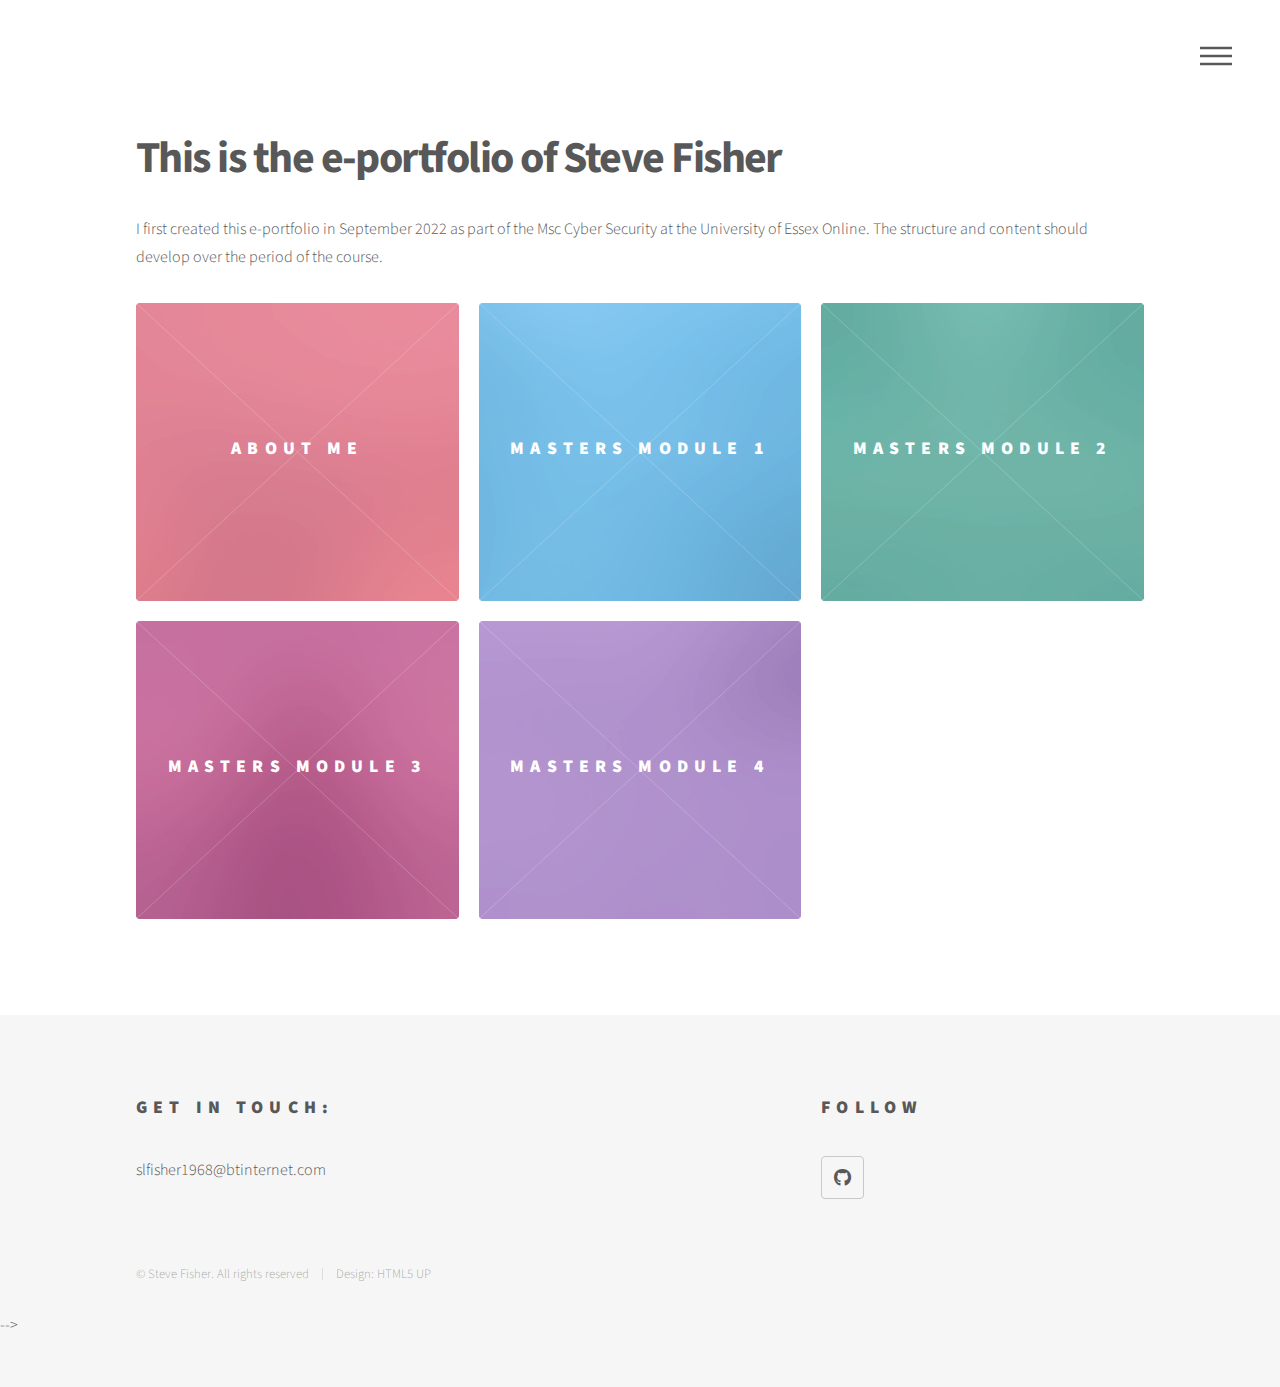
==== commit 53ef6cfc: "Add files via upload" ====
--- a/index.html
+++ b/index.html
@@ -43,9 +43,11 @@
 						<ul>
 							<li><a href="index.html">Home</a></li>
 							<li><a href="aboutme.html">About me</a></li>
-							<li><a href="module1.html">MSc Module 1</a></li>
-							<!--<li><a href="#">Msc Module 2</a></li>
-							 <li><a href="elements.html">Elements</a></li> -->
+							<li><a href="module1.html">LCYS_PCOM7E</a></li>
+							<li><a href="module2.html">NS_PCOM7E</a></li>
+							<li><a href="module3.html">SSD_PCOM7E</a></li>
+							<li><a href="module4.html">SRM_PCOM7E</a></li>
+							 <!--<li><a href="elements.html">Elements</a></li> -->
 						</ul>
 					</nav>
 
@@ -55,7 +57,7 @@
 							<header>
 								<h1>This is the e-portfolio of Steve Fisher<br />
 								<!-- Comment out this section <template designed by <a href="http://html5up.net">HTML5 UP</a>. <--> </h1>
-								<p>I first created this e-portfolio in September 2022 as part of the Msc Cyber Security at the University of Essex Online. The structure and content should devlop over the period of the course.</p>
+								<p>I first created this e-portfolio in September 2022 as part of the Msc Cyber Security at the University of Essex Online. The structure and content should develop over the period of the course.</p>
 							</header>
 							<section class="tiles">
 								<article class="style1">
@@ -76,7 +78,7 @@
 									<a href="module1.html">
 										<h2>Masters Module 1</h2>
 										<div class="content">
-											<p>Launching into Cyber Security <br> <strong><u>current module</u></strong> </br></p>
+											<p><strong>Launching into Cyber Security</strong><br>LCYS_PCOM7E<br> September 2022<br/></br></p>
 										</div>
 									</a>
 								</article>
@@ -87,18 +89,18 @@
 									<a href="module2.html">
 										<h2>Masters Module 2</h2>
 										<div class="content">
-											<p>Network Security: commences 2023</p>
-										</div>
-									<!-- </a>
+											<p><strong>Network Security</strong><br>NS_PCOM7E<br> January 2023<br/></br></p>
+										</div>
+									</a>
 								</article>
 								<article class="style4">
 									<span class="image">
 										<img src="images/pic04.jpg" alt="" />
 									</span>
-									<a href="generic.html">
-										<h2>Tempus</h2>
-										<div class="content">
-											<p>Sed nisl arcu euismod sit amet nisi lorem etiam dolor veroeros et feugiat.</p>
+									<a href="module3.html">
+										<h2>Masters Module 3</h2>
+										<div class="content">
+											<p><strong>Secure Software Development</strong><br>SSD_PCOM7E<br> March 2023<br/></br></p>
 										</div>
 									</a>
 								</article>
@@ -106,13 +108,13 @@
 									<span class="image">
 										<img src="images/pic05.jpg" alt="" />
 									</span>
-									<a href="generic.html">
-										<h2>Aliquam</h2>
-										<div class="content">
-											<p>Sed nisl arcu euismod sit amet nisi lorem etiam dolor veroeros et feugiat.</p>
-										</div>
-									</a>
-								</article>
+									<a href="module4.html">
+										<h2>Masters Module 4</h2>
+										<div class="content">
+											<p><strong>Security and Risk Management</strong><br>SRM_PCOM7E<br> March 2023<br/></br></p>
+										</div>
+									</a>
+								<!--</article>
 								<article class="style6">
 									<span class="image">
 										<img src="images/pic06.jpg" alt="" />
--- a/assets/css/main.css
+++ b/assets/css/main.css
@@ -1,10 +1,10 @@
 @import url(fontawesome-all.min.css);
 @import url("https://fonts.googleapis.com/css?family=Source+Sans+Pro:300,700,900");
 
-/*
-	Phantom by HTML5 UP
-	html5up.net | @ajlkn
-	Free for personal and commercial use under the CCA 3.0 license (html5up.net/license)
+/*
+	Phantom by HTML5 UP
+	html5up.net | @ajlkn
+	Free for personal and commercial use under the CCA 3.0 license (html5up.net/license)
 */
 
 html, body, div, span, applet, object,
@@ -145,13 +145,13 @@
 		-ms-transition: border-bottom-color 0.2s ease, color 0.2s ease;
 		transition: border-bottom-color 0.2s ease, color 0.2s ease;
 		text-decoration: none;
-		color: #585858;
-		border-bottom: dotted 1px rgba(88, 88, 88, 0.5);
+		/*color: #585858;
+		border-bottom: dotted 1px rgba(88, 88, 88, 0.5);*/
 	}
 
 		a:hover {
 			border-bottom-color: transparent;
-			color: #f2849e !important;
+			color: #4d05f7 !important;
 		}
 
 	strong, b {
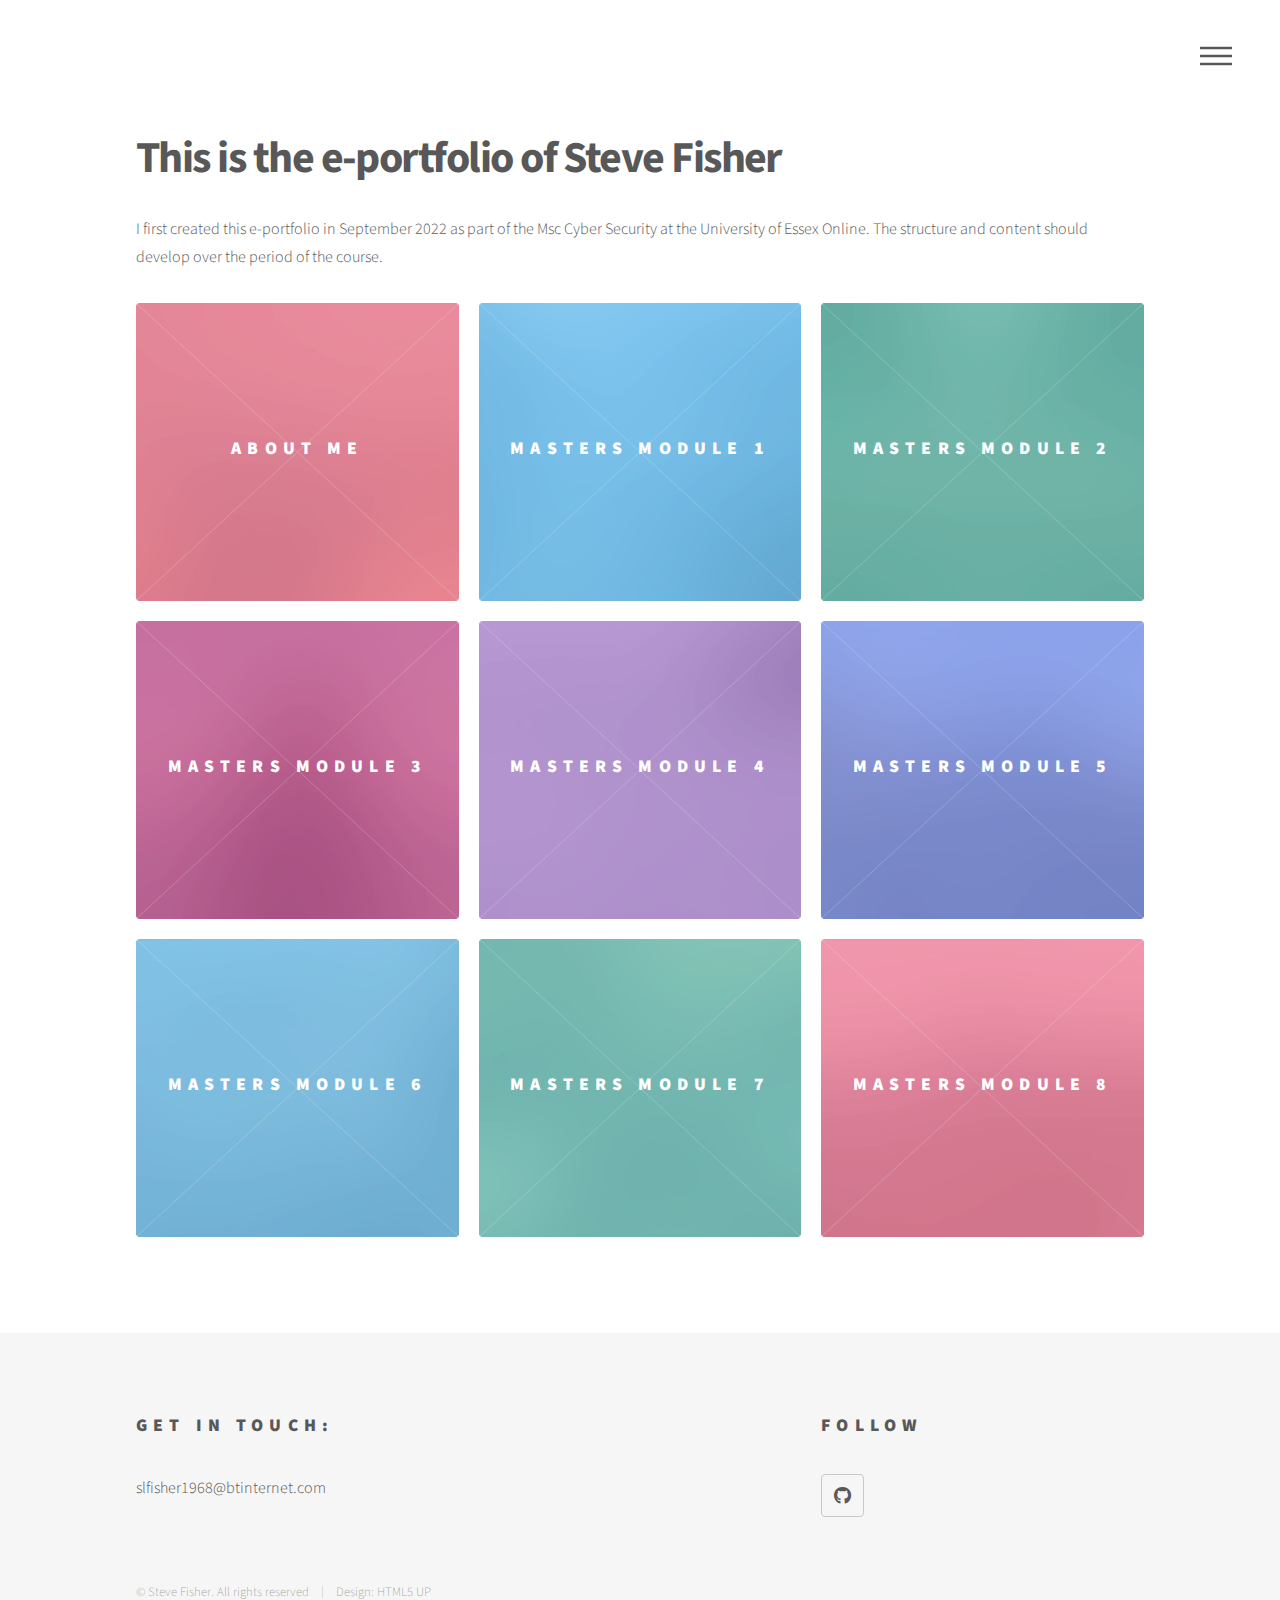
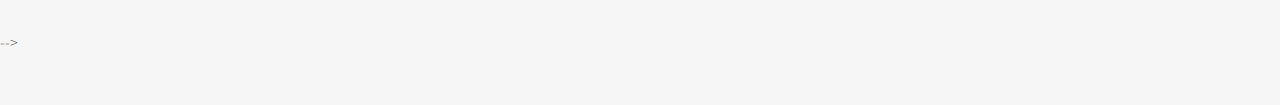
==== commit 1792ca45: "Add files via upload" ====
--- a/index.html
+++ b/index.html
@@ -43,11 +43,15 @@
 						<ul>
 							<li><a href="index.html">Home</a></li>
 							<li><a href="aboutme.html">About me</a></li>
-							<li><a href="module1.html">LCYS_PCOM7E</a></li>
-							<li><a href="module2.html">NS_PCOM7E</a></li>
-							<li><a href="module3.html">SSD_PCOM7E</a></li>
-							<li><a href="module4.html">SRM_PCOM7E</a></li>
-							 <!--<li><a href="elements.html">Elements</a></li> -->
+							<li><a href="module1.html">Launching into Cybersecurity</a></li>
+							<li><a href="module2.html">Network Security</a></li>
+							<li><a href="module3.html">Secure Software Development</a></li>
+							<li><a href="module4.html">Security & Risk Management</a></li>
+                            <li><a href="module5.html">Secure Systems Architecture</a></li>
+                            <li><a href="module6.html">Digital Forensics & Cyber Law</a></li>
+                            <li><a href="module7.html">The Human Factor</a></li>
+                            <li><a href="module8.html">Rsearch Methods & Professional Practice</a></li>
+							<!--<li><a href="elements.html">Elements</a></li> -->
 						</ul>
 					</nav>
 
@@ -114,51 +118,52 @@
 											<p><strong>Security and Risk Management</strong><br>SRM_PCOM7E<br> March 2023<br/></br></p>
 										</div>
 									</a>
+								</article>
+								<article class="style6">
+									<span class="image">
+										<img src="images/pic06.jpg" alt="" />
+									</span>
+									<a href="module5.html">
+										<h2>Masters Module 5</h2>
+										<div class="content">
+											<p><strong>Secure Systems Architecture</strong><br>September 2023<br/></br></p>
+										</p>
+										</div>
+									</a>
+								</article>
+								<article class="style2">
+									<span class="image">
+										<img src="images/pic07.jpg" alt="" />
+									</span>
+									<a href="module6.html">
+										<h2>Masters Module 6</h2>
+										<div class="content">
+											<p><strong>Principles of Digital Forensics & Cyber Law</strong><br>November 2023<br/></br></p>
+										</div>
+									</a>
+								</article>
+								<article class="style3">
+									<span class="image">
+										<img src="images/pic08.jpg" alt="" />
+									</span>
+									<a href="module7.html">
+										<h2>Masters Module 7</h2>
+										<div class="content">
+											<p><strong>The Human Factor</strong><br>March 2024<br/></br></p>
+										</div>
+									</a>
+								</article>
+								<article class="style1">
+									<span class="image">
+										<img src="images/pic09.jpg" alt="" />
+									</span>
+									<a href="module8.html">
+										<h2>Masters Module 8</h2>
+										<div class="content">
+											<p><strong>Research Methods & Prefessional Practice</strong><br>April 2024<br/></br></p>
+										</div>
+									</a>
 								<!--</article>
-								<article class="style6">
-									<span class="image">
-										<img src="images/pic06.jpg" alt="" />
-									</span>
-									<a href="generic.html">
-										<h2>Veroeros</h2>
-										<div class="content">
-											<p>Sed nisl arcu euismod sit amet nisi lorem etiam dolor veroeros et feugiat.</p>
-										</div>
-									</a>
-								</article>
-								<article class="style2">
-									<span class="image">
-										<img src="images/pic07.jpg" alt="" />
-									</span>
-									<a href="generic.html">
-										<h2>Ipsum</h2>
-										<div class="content">
-											<p>Sed nisl arcu euismod sit amet nisi lorem etiam dolor veroeros et feugiat.</p>
-										</div>
-									</a>
-								</article>
-								<article class="style3">
-									<span class="image">
-										<img src="images/pic08.jpg" alt="" />
-									</span>
-									<a href="generic.html">
-										<h2>Dolor</h2>
-										<div class="content">
-											<p>Sed nisl arcu euismod sit amet nisi lorem etiam dolor veroeros et feugiat.</p>
-										</div>
-									</a>
-								</article>
-								<article class="style1">
-									<span class="image">
-										<img src="images/pic09.jpg" alt="" />
-									</span>
-									<a href="generic.html">
-										<h2>Nullam</h2>
-										<div class="content">
-											<p>Sed nisl arcu euismod sit amet nisi lorem etiam dolor veroeros et feugiat.</p>
-										</div>
-									</a>
-								</article>
 								<article class="style5">
 									<span class="image">
 										<img src="images/pic10.jpg" alt="" />
